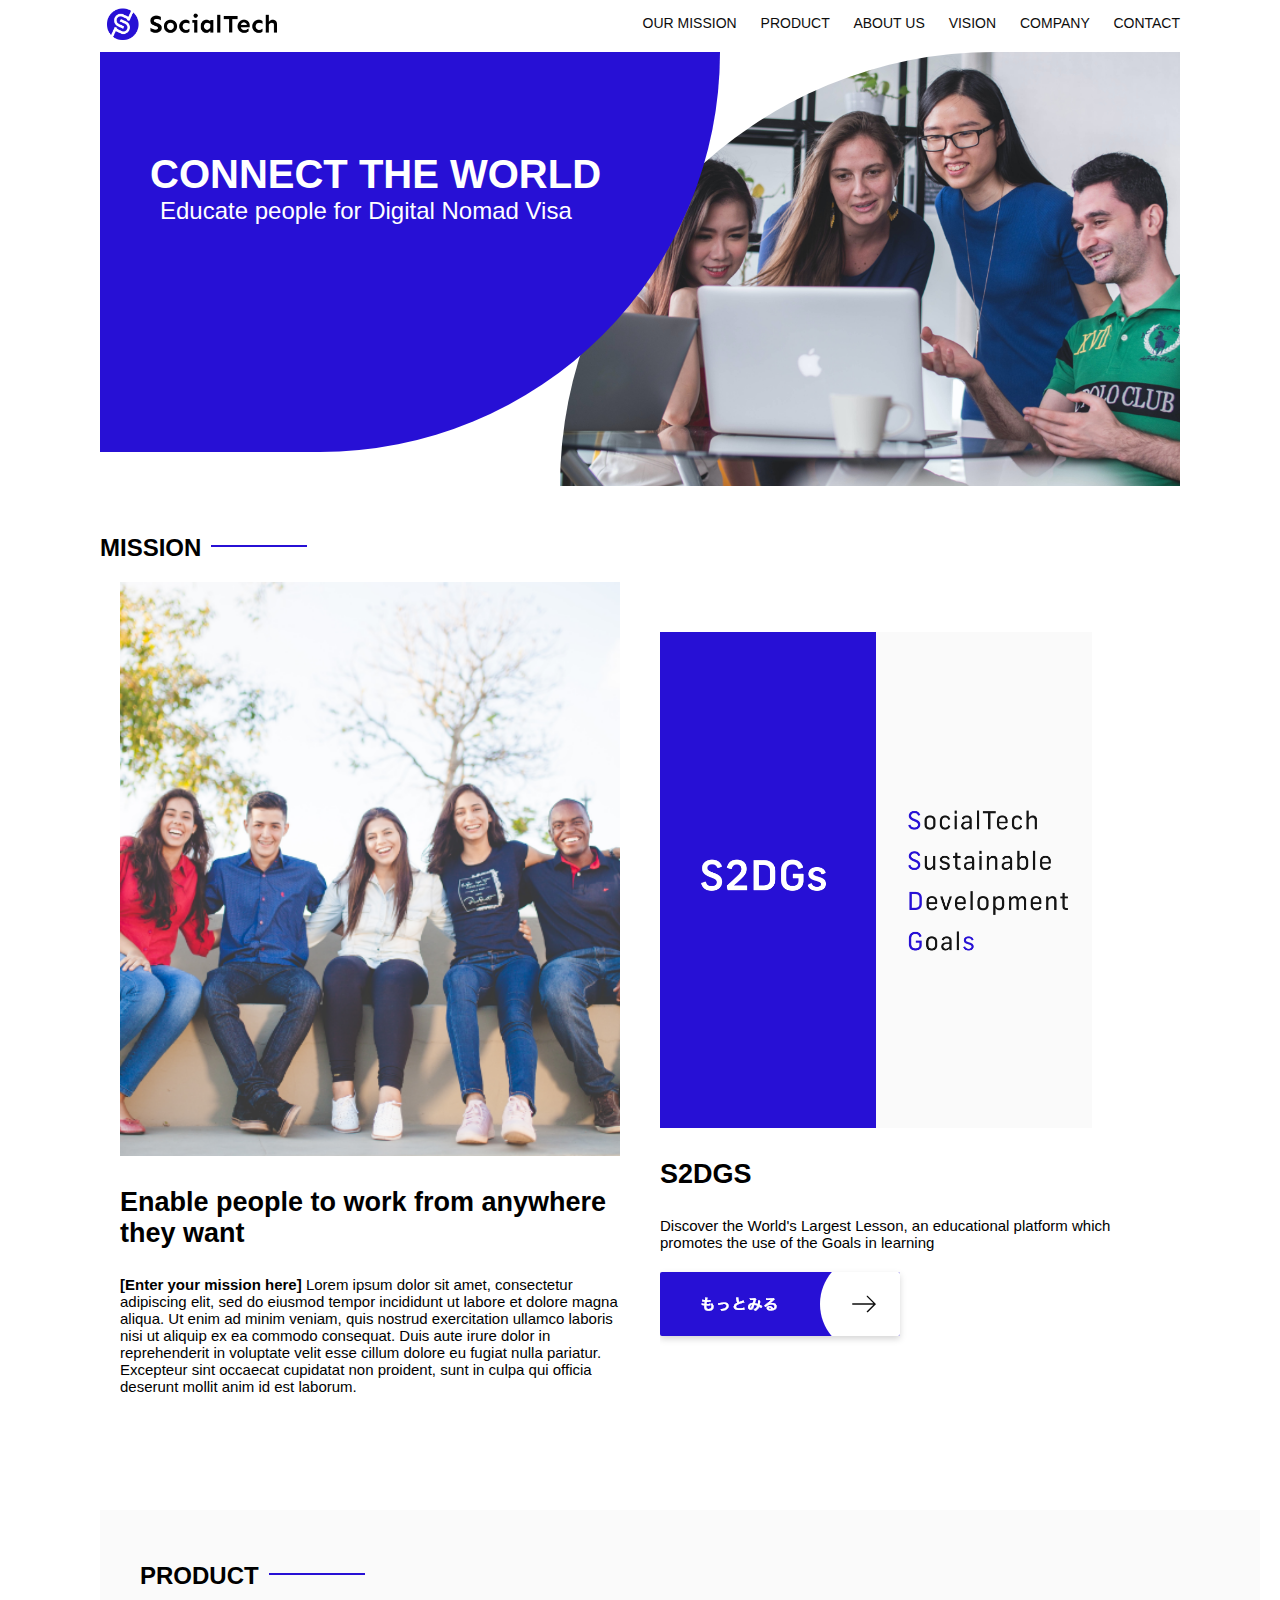
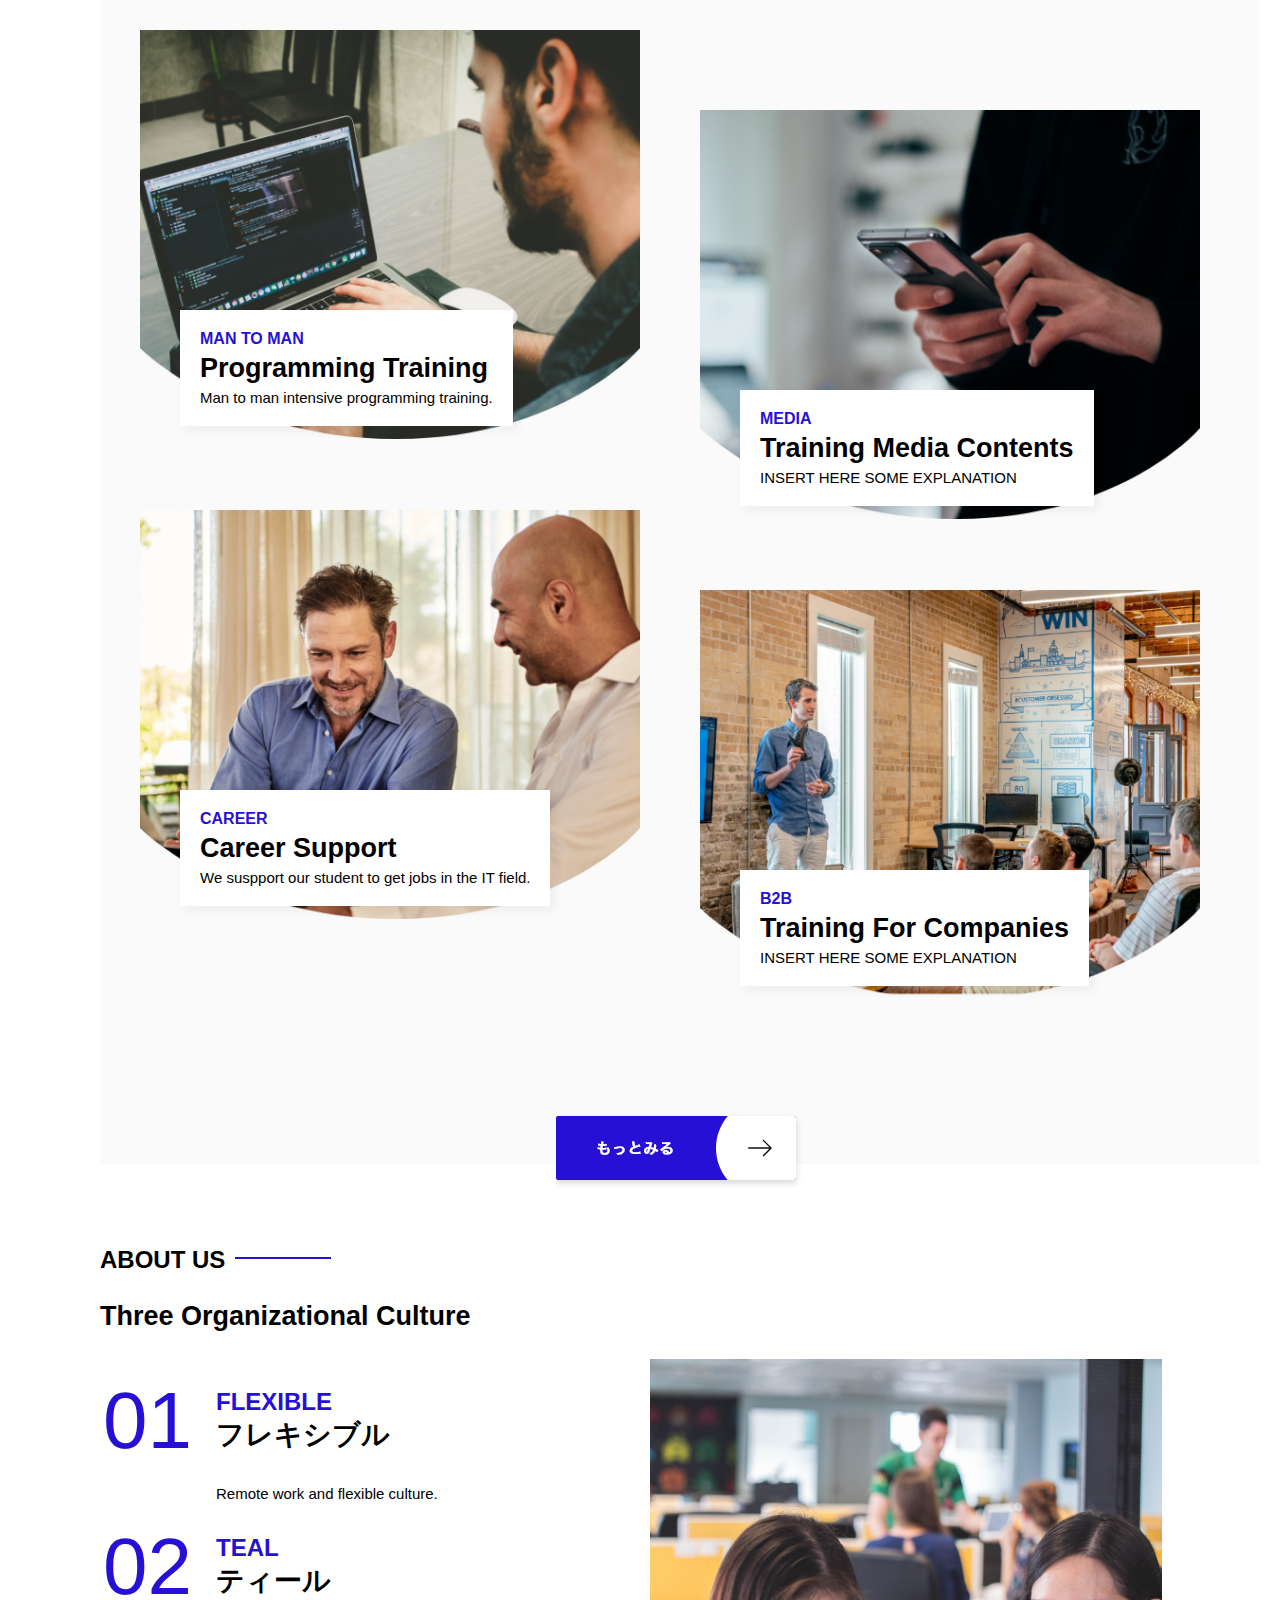
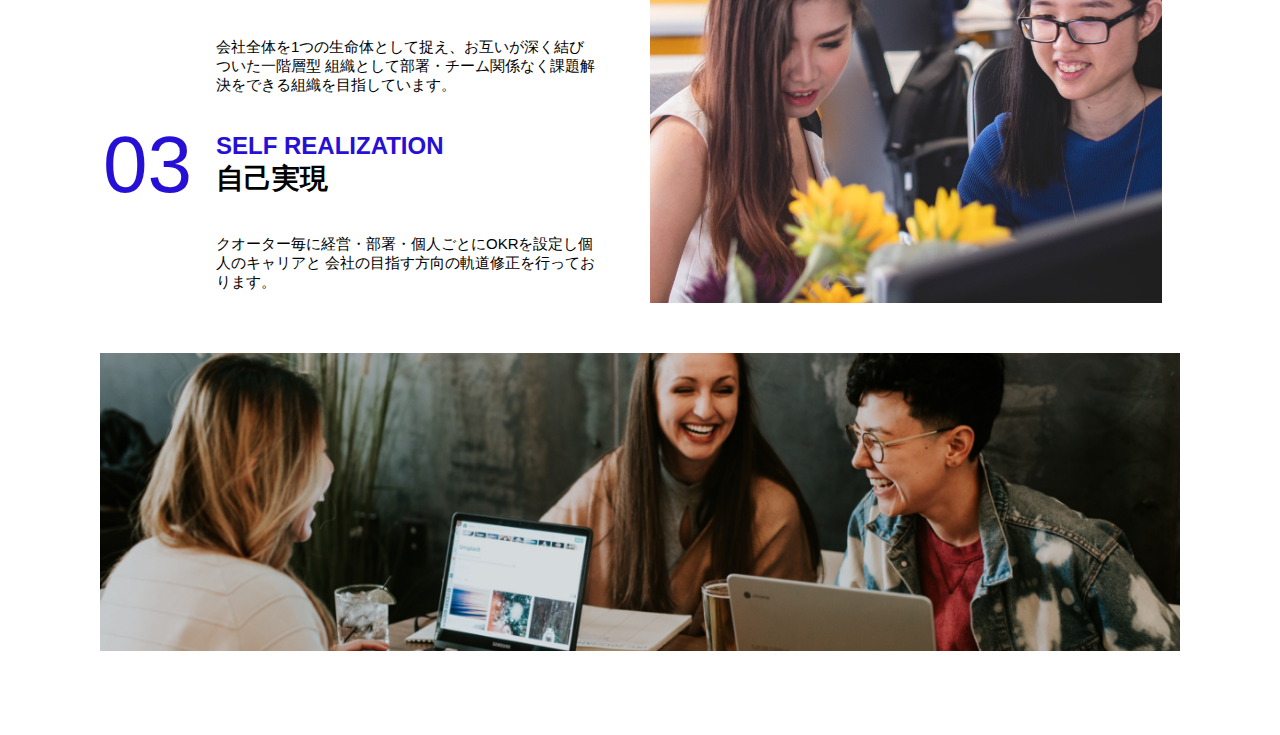
==== html/index.html @ 6428b70c "add about us section" ====
<!DOCTYPE html>
<html>
  <head>
    <title>SocialTech</title>
    <meta charset="UTF-8">
    <meta
      name="description"
      content="SocialTech aims to be a leading tech-company.">
     <!-- Set display size to devices.-->
    <meta 
      name="viewport"
      content="width=device-width, initial-scale=1.0">
     <!--Read from css--> 
    <link rel="stylesheet" href="../css/style.css">
    
  </head>
  <body>
    <header>
      <!--Add logo-->
      <a href="index.html" id="logo">
        <img src="../images/logo.png" alt="Back to top page">
      </a>

      <!--Nav bar for PC-->
      <nav id="nav-pc">
        <a href="mission.html">OUR MISSION</a>
        <a href="product.html">PRODUCT</a>
        <a href="index.html#aboutus">ABOUT US</a>
        <a href="index.html#vision">VISION</a>
        <a href="index.html#company">COMPANY</a>
        <a href="index.html#contact">CONTACT</a>
      </nav>
    </header>
    <main>
      <article>
        <section id="main-visual">
          <div id="main-message">
            <h1>CONNECT THE WORLD</h1>
            <p>Educate people for Digital Nomad Visa</p>
          </div>
          <img src="../images/index/index-main.png"
           alt="International work environment">
        </section>
        <!--Mission-->
        <section id="mission">
          <h2 class="index-h2">MISSION</h2>
          <div id="mission-flex">
            <div>
              <img
               id="mission-photo"
                src="../images/index/index-mission.png"
                alt="International collegues">
              <h3>Enable people to work from anywhere they want</h3>
              <p> <b>[Enter your mission here]</b>
                 Lorem ipsum dolor sit amet, consectetur adipiscing elit,
                 sed do eiusmod tempor incididunt ut labore et dolore magna
                  aliqua. Ut enim ad minim veniam,
                   quis nostrud exercitation ullamco laboris
                    nisi ut aliquip ex ea commodo consequat.
                     Duis aute irure dolor in reprehenderit 
                     in voluptate velit esse cillum dolore eu 
                     fugiat nulla pariatur. Excepteur sint
                      occaecat cupidatat non proident,
                    sunt in culpa qui officia deserunt
                     mollit anim id est laborum.</p>
            </div>
            <div>
              <img
               id="s2dgs"
                src="../images/index/s2dgs.png"
                alt="S2DGS">
              <h3>S2DGS</h3>
              <p>Discover the World's Largest Lesson, an educational
                 platform which promotes the use of the Goals in learning
              </p>
              <a href="mission.html">
                <img src="../images/button-more.png" alt="Read more">
              </a>
            </div>
          </div>
        </section>
        <!--Product-->
        <section id="product">
          <h2 class="index-h2">PRODUCT</h2>
          <div>
            <div id="product-left">
              <div>
                <img
                 class="product-photo"
                 src="../images/index/index-mantoman.png" 
                 alt="man infront of screen">
                  <div class="product-explain">
                    <span>MAN TO MAN</span>
                    <h3>Programming Training</h3>
                    <p>Man to man intensive programming training.</p>
                  </div>
              </div>
              <div>
                <img 
                class="product-photo" 
                src="../images/index/index-career.png" 
                alt="Two man talking">
                <div class="product-explain">
                  <span>CAREER</span>
                  <h3>Career Support</h3>
                  <p>We suspport our student to get jobs in the IT field.</p>
                </div>
              </div>
            </div>
            <div id="product-right">
              <div>
                <img
                 class="product-photo"
                  src="../images/index/index-media.png"
                   alt="using smart phone">
                <div class="product-explain">
                  <span>MEDIA</span>
                  <h3>Training Media Contents</h3>
                  <p>INSERT HERE SOME EXPLANATION</p>
                </div>
              </div>
              <div>
                <img
                 class="product-photo"
                  src="../images/index/index-b2b.png"
                   alt="event speech">
                <div class="product-explain">
                  <span>B2B</span>
                  <h3>Training For Companies</h3>
                  <p>INSERT HERE SOME EXPLANATION</p>
                </div>
              </div>
            </div>
          </div>
          <div>
            <a id="product-more" href="product.html">
              <img src="../images/button-more.png" alt="Read more">
            </a>
          </div>
        </section>
        <!-- ABOUT US -->
        <section id="aboutus">
          <h2 class="index-h2">ABOUT US</h2>
          <h3>Three Organizational Culture</h3>
          <div>
            <table class="culture-table">
              <tr>
                <td>
                  <span class="culture-num">01</span>
                </td>
                <td>
                  <span class="culture-en">FLEXIBLE</span>
                  <span class="culture-jp">フレキシブル</span>
                </td>
              </tr>
              <tr>
                <td>
                  <!--Empty cell-->
                </td>
                <td>
                  <p class="culture-description">
                    Remote work and flexible culture.
                  </p>
                </td>
              </tr>
              <tr>
                <td>
                  <span class="culture-num">02</span>
                </td>
                <td>
                  <span class="culture-en">TEAL</span>
                  <span class="culture-jp">ティール</span>
                </td>
              </tr>
              <tr>
                <td>
                <!--Empty cell-->
                </td>
                <td>
                  <p class="culture-description">
                    会社全体を1つの生命体として捉え、お互いが深く結びついた一階層型
                    組織として部署・チーム関係なく課題解決をできる組織を目指しています。
                  </p>
                </td>
              </tr>
              <tr>
                <td>
                  <span class="culture-num">03</span>
                </td>
                <td>
                  <span class="culture-en">SELF REALIZATION</span>
                  <span class="culture-jp">自己実現</span>
                </td>
              </tr>
              <tr>
                <td>
                <!--Empty cell-->
                </td>
                <td>
                  <p class="culture-description">
                    クオーター毎に経営・部署・個人ごとにOKRを設定し個人のキャリアと
                    会社の目指す方向の軌道修正を行っております。
                  </p>
                </td>
              </tr>
            </table>
            <img
             class="culure-img"
              src="../images/index/index-aboutus1.png"
               alt="2 people laughing">
          </div>
          <img
           class="culture-img2"
            src="../images/index/index-aboutus2.png"
             alt="3 people loughing">
        </section>
      </article>
    </main>
  </body>
</html>
---- css/style.css ----
/* style: both PC and smart phone*/
body {
  font-family: 
    "Source Sans Pro",
    "Hiragino Kaku Gothic ProN",
    Meiryo,
    Arial,
    sans-serif;
}
p {
  font-size: 15px;
}
/* style for PC*/
/* width adjustment*/
body {
  max-width: 1080px;
  min-width: 960px;
  margin: 0 auto 0 auto;
}
/*header*/
header {
  display: flex;
  justify-content: space-between;
}
/*nav bar layout*/
#nav-pc {
  /* align to the right */
  text-align: right;
  font-size: 14px;
  padding-top: 15px;
}
/* style navigation links*/
#nav-pc > a {
  /* remove underline*/
  text-decoration: none;
  /* space between each link*/
  margin-left: 20px;
}

/* set a color of link to black */
#nav-pc > a:link {
  color: #0d0d0d;
}
/* let the link color stay with black*/
#nav-pc > a:visited {
  color: #0d0d0d;
}
/* show underlines by hovering*/
#nav-pc > a:hover {
  color: #0d0d0d;
  text-decoration: underline;
}
/* change colors when a link is active*/
#nav-pc > a:active {
  color: #0d0d0d;
}

/* main page */
#main-visual {
  position: relative;
  height: 400px;
}

#main-message {
  position: absolute;
  top: 0;
  left: 0;
  color: #ffffff;
  background-color: #2710d5;
  border-radius: 0 0 476px 0;
  max-width: 620px;
  height: 100%;
  width: 100%;
  z-index: 11;

}

#main-message > h1 {
  position: relative;
  font-size: 40px;
  font-weight: bold;
  margin: 100px 0 0 50px;
}
#main-message > p {
  position: absolute;
  left: 10px;
  font-size: 24px;
  margin: 0 0 0 50px;
}
#main-visual > img {
  max-width: 620px;
  border-radius: 476px 0 0 0;
  position: absolute;
  top: 0;
  right: 0;
  z-index: 10;
}
/* heading */
h2 {
  margin: 40px 0 0 0;
}
h2::after {
  /* add horizontal line next to headings*/
  content: url("../images/line.png");
  margin-left: 10px;
}

h3 {
  font-size: 27px;
}

/* mission */
#mission {
  /* centering with 80px spaces on top and bottom*/
  margin: 80px auto 80px auto;
  width: 100%;
}

#mission-flex {
  /* spread out 2 divs */
  width: 100%;
  /* set 2 dives next to each other */
  display: flex;
}

#mission-flex > div {
  /* align width of each div equally */
  width: 50%;
  /* with 20px margins */
  margin: 20px;
}
#mission-photo {
  width: 100%;
}

#s2dgs {
  margin-top: 50px;
}
/* product */
#product {
  background-color:#fafafa;
  width: 100%;
  margin: 80px 0 80px 0;
  padding: 10px 40px 10px 40px;
}
/* outer */
#product > div {
  margin-top: 40px;
  display: flex;
}

/* left column */
#product-left {
  width: 50%;
  margin-right: 20px;
}
/* right column */
#product-right {
  width:50%;
  margin-left: 20px;
  margin-top: 80px;
}

/* left div */
#product-left > div {
  position: relative;
  height: 480px;
  margin-right: 20px;
}

/* right div */
#product-right > div {
  position: relative;
  height: 480px;
  margin-right: 20px;
}

/* picture: keep it in the box */
.product-photo {
  width: 100%;
}

/* explanation */
.product-explain {
  background-color: #ffffff;
  position: absolute;
  left: 0;
  top: 280px;
  margin: 0 40px 0 40px;
  padding: 20px;
  /* add shadow to the div box*/
  box-shadow: 5px 5px 10px rgba(0, 0, 0, 0.05);
}
  
/* explanation title */
.product-explain > span {
  color: #2710d5;
  font-weight: bold;
  font-size: 16px;
  margin: 0;
}
  
/* explanation headding3 */
.product-explain > h3 {
  margin: 5px 0 5px 0;
}  
/* explanation */
.product-explain > p {
  margin: 0;
}  
/* Read more button */
#product-more {
  margin: 0 auto -42px auto;
}
/* ABOUT US */
#aboutus {
  margin: 80px auto 80px auto;
}

/* OUTER */
#aboutus > div {
  display: flex;
}

/* about us pictures */
.culture-img {
  width: 100%;
  align-self: flex-start;
}

.culture-img2 {
  margin-top: 50px;
  width: 100%;
}

/* table */
.culture-table {
  max-width: 500px;
  margin-right: 50px;
}

.culture-num {
  font-size: 80px;
  color: #2710d5;
  margin: 0 20px 0 0;
}

.culture-en {
  color: #2710d5;
  font-weight: bold;
  font-size: 24px;
  display: block;
}

.culture-jp {
  font-size: 28px;
  font-weight: bold;
}

.culture-description {
  margin: 0;
}
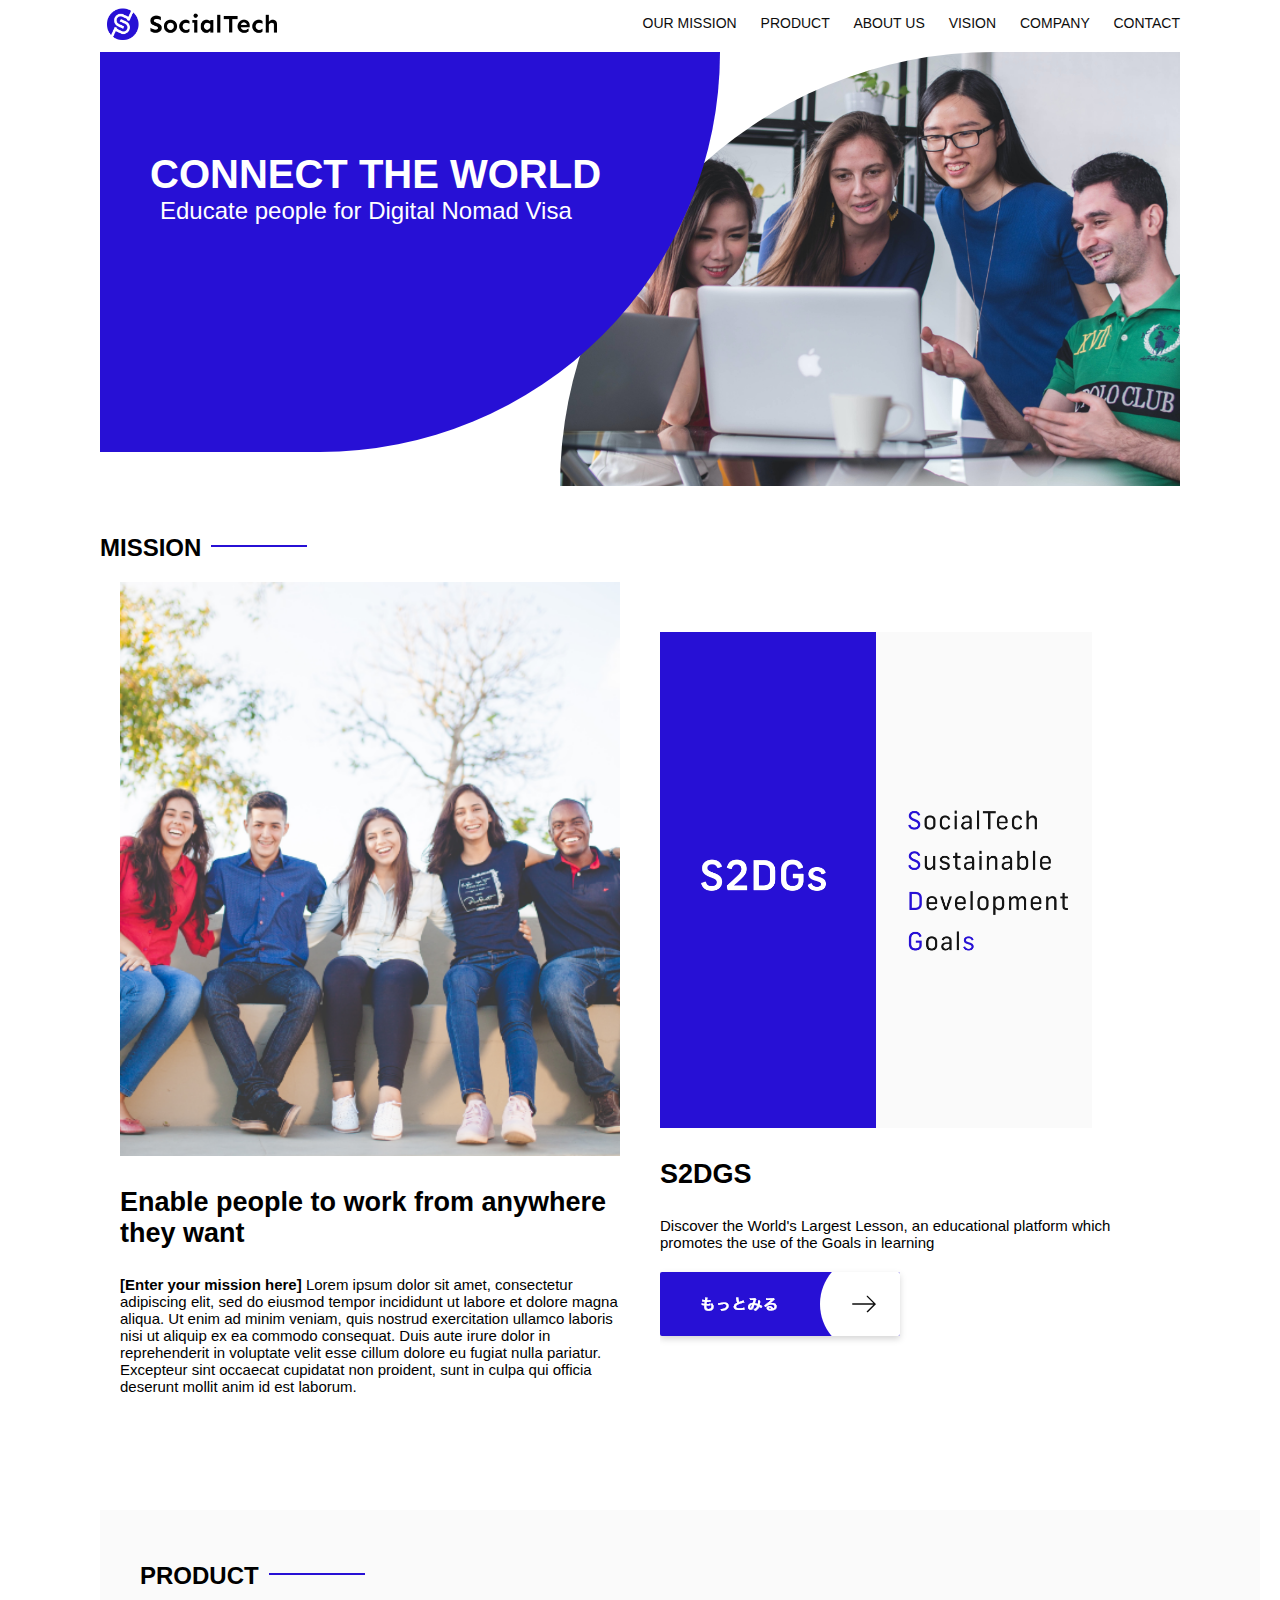
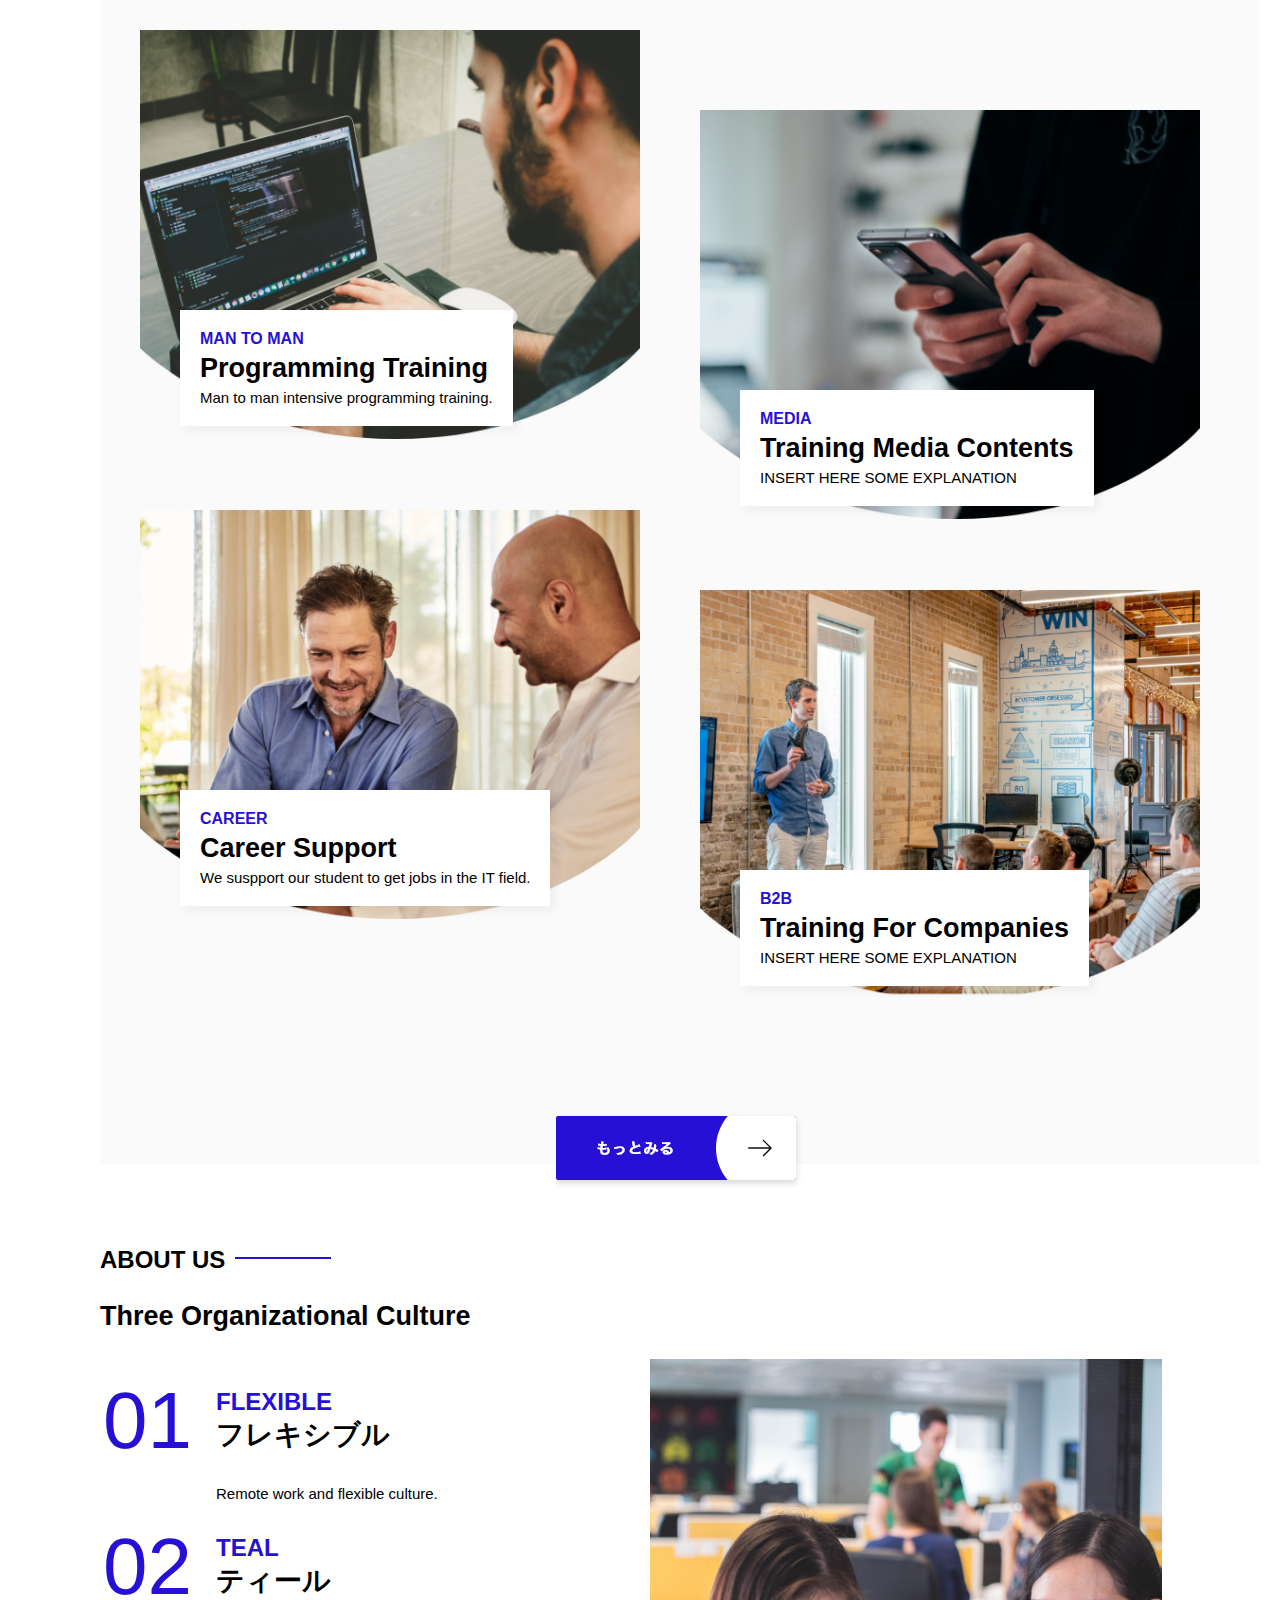
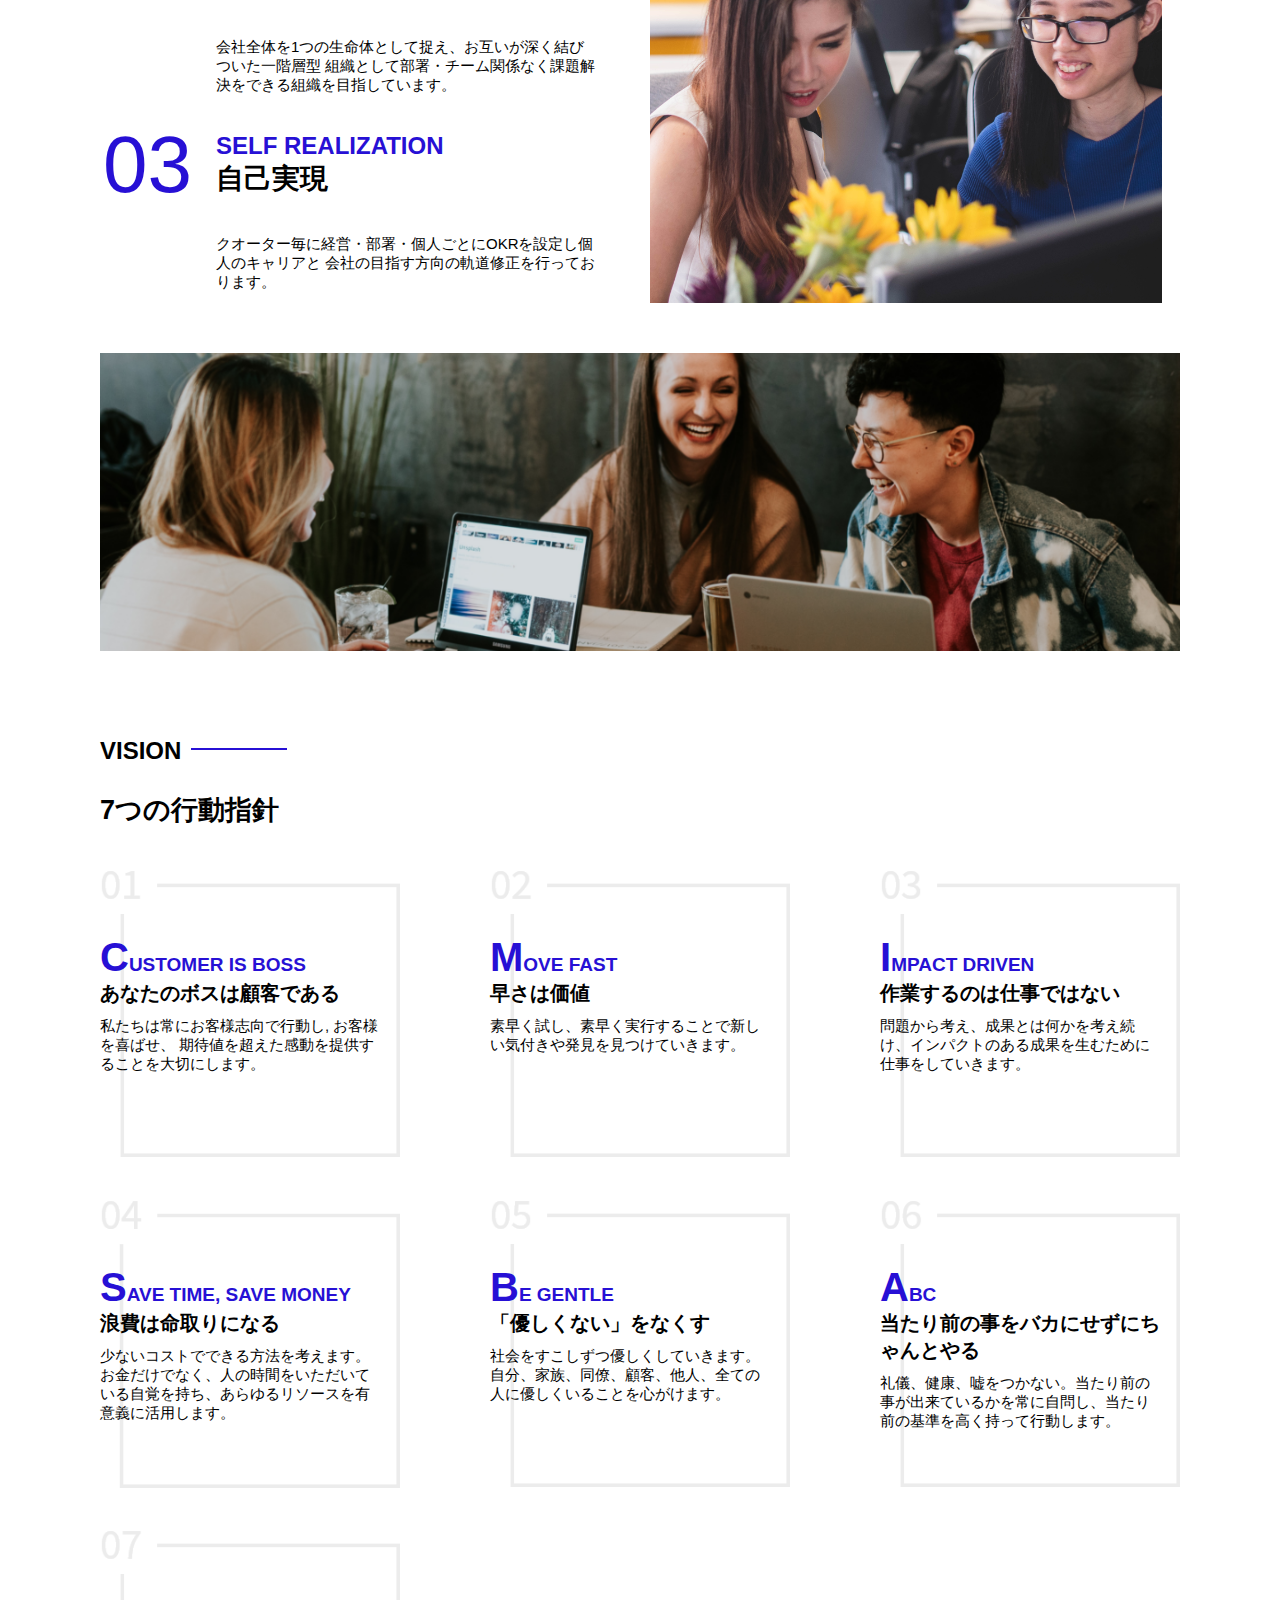
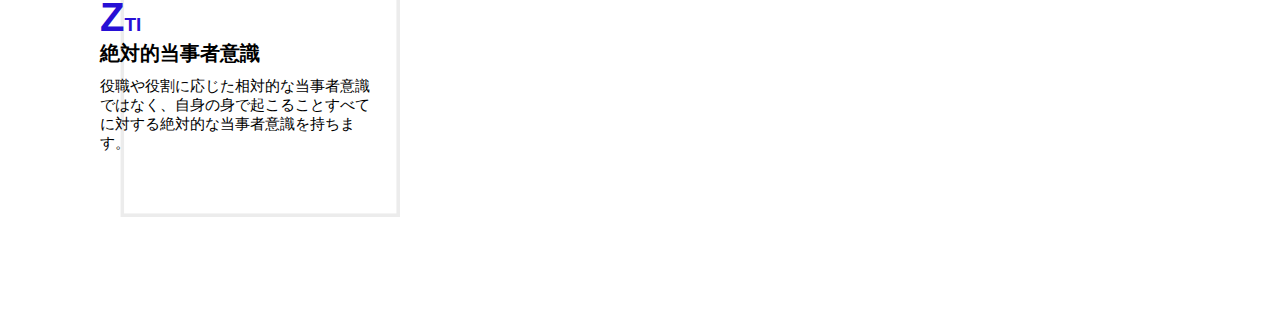
==== commit 393dc0e8: "adding vision section" ====
--- a/html/index.html
+++ b/html/index.html
@@ -214,6 +214,90 @@
             src="../images/index/index-aboutus2.png"
              alt="3 people loughing">
         </section>
+        <section id="vision">
+          <h2 class="idex-h2">VISION</h2>
+          <h3>7つの行動指針</h3>
+          <div>
+            <!-- 1st box -->
+            <div class="vision-box">
+              <img
+              src="../images/index/vision-01.png"
+              alt="01">
+              <span>
+                <h4>CUSTOMER IS BOSS</h4>
+                <h5>あなたのボスは顧客である</h5>
+                <p>私たちは常にお客様志向で行動し, お客様を喜ばせ、
+                  期待値を超えた感動を提供することを大切にします。</p>
+              </span>
+            </div>
+            <!-- 2nd Box -->
+            <div class="vision-box">
+              <img
+               src="../images/index/vision-02.png"
+               alt="02">
+              <span>
+                <h4>MOVE FAST</h4>
+                <h5>早さは価値</h5>
+                <p>素早く試し、素早く実行することで新しい気付きや発見を見つけていきます。</p>
+              </span>
+            </div>
+            <!-- 3rd Box -->
+            <div class="vision-box">
+              <img
+               src="../images/index/vision-03.png"
+               alt="03">
+              <span>
+                <h4>IMPACT DRIVEN</h4>
+                <h5>作業するのは仕事ではない</h5>
+                <p>問題から考え、成果とは何かを考え続け、インパクトのある成果を生むために仕事をしていきます。</p>
+              </span>
+            </div>
+            <!-- 4th Box -->
+            <div class="vision-box">
+              <img 
+              src="../images/index//vision-04.png" 
+              alt="04">
+              <span>
+                <h4>SAVE TIME, SAVE MONEY</h4>
+                <h5>浪費は命取りになる</h5>
+                <p>少ないコストでできる方法を考えます。お金だけでなく、人の時間をいただいている自覚を持ち、あらゆるリソースを有意義に活用します。</p>
+              </span>
+            </div>
+            <!-- 5th Box -->
+            <div class="vision-box">
+              <img 
+              src="../images/index/vision-05.png" 
+              alt="05">
+              <span>
+                <h4>BE GENTLE</h4>
+                <h5>「優しくない」をなくす</h5>
+                <p>社会をすこしずつ優しくしていきます。自分、家族、同僚、顧客、他人、全ての人に優しくいることを心がけます。</p>
+              </span>
+            </div>
+            <!-- 6th Box -->
+            <div class="vision-box">
+              <img 
+              src="../images/index/vision-06.png" 
+              alt="06">
+              <span>
+                <h4>ABC</h4>
+                <h5>当たり前の事をバカにせずにちゃんとやる</h5>
+                <p>礼儀、健康、嘘をつかない。当たり前の事が出来ているかを常に自問し、当たり前の基準を高く持って行動します。</p>
+              </span>
+            </div>
+            <!-- 7th Box -->
+            <div class="vision-box">
+              <img 
+              src="../images/index/vision-07.png" 
+              alt="07">
+              <span>
+                <h4>ZTI</h4>
+                <h5>絶対的当事者意識</h5>
+                <p>役職や役割に応じた相対的な当事者意識ではなく、自身の身で起こることすべてに対する絶対的な当事者意識を持ちます。</p>
+              </span>
+            </div>
+          </div>
+        </section>
       </article>
     </main>
   </body>
--- a/css/style.css
+++ b/css/style.css
@@ -249,6 +249,7 @@
   color: #2710d5;
   font-weight: bold;
   font-size: 24px;
+  /* setting english and japanese title vertically*/
   display: block;
 }
 
@@ -259,4 +260,76 @@
 
 .culture-description {
   margin: 0;
-}+}
+
+/* VISION area */
+#vision {
+  margin: 80px auto 80px auto;
+}
+
+/* div in the vision section */
+#vision > div {
+  width: 100%;
+  display: flex;
+  justify-content: space-between;
+  flex-wrap: wrap;
+}
+
+/* 7 boxes */
+.vision-box {
+  /* Create recutangular */
+  width: 300px;
+  height: 300px;
+  /* Add spaces between boxes */
+  margin-bottom: 30px;
+  /* Set it as relative for the absolute position later */
+  position: relative;
+}
+
+.vision-box > img {
+  width: 100%;
+  height: auto;
+  /* Set each image at the top left corrner of div*/
+  position: absolute;
+  top: 0;
+  left: 0;
+  /* Set the base for layers */
+  z-index: 30;
+}
+
+/* Grouping heading and texts */
+.vision-box > span {
+  position: absolute;
+  top: 0;
+  left: 0;
+  /* Set text above images */
+  z-index: 31;
+  margin-right: 20px;
+}  
+
+/* Index VISION */
+.vision-box > span > h4 {
+  /* Changing the color to blue */
+  color: #2710d5;
+  font-size: 19px;
+  /* Setting it 80px lower */
+  margin: 80px 0 0 0;
+}
+
+/* Emphasize the first letter */
+.vision-box > span > h4::first-letter {
+  font-size: 40px;
+}
+
+.vision-box > span > h5 {
+  font-size: 20px;
+  margin: 0 0 0 0;
+}
+
+/* Adding a bot of space between h5 heading and texts */
+.vision-box > span > p {
+  margin: 10px 0 0 0;
+}
+
+
+
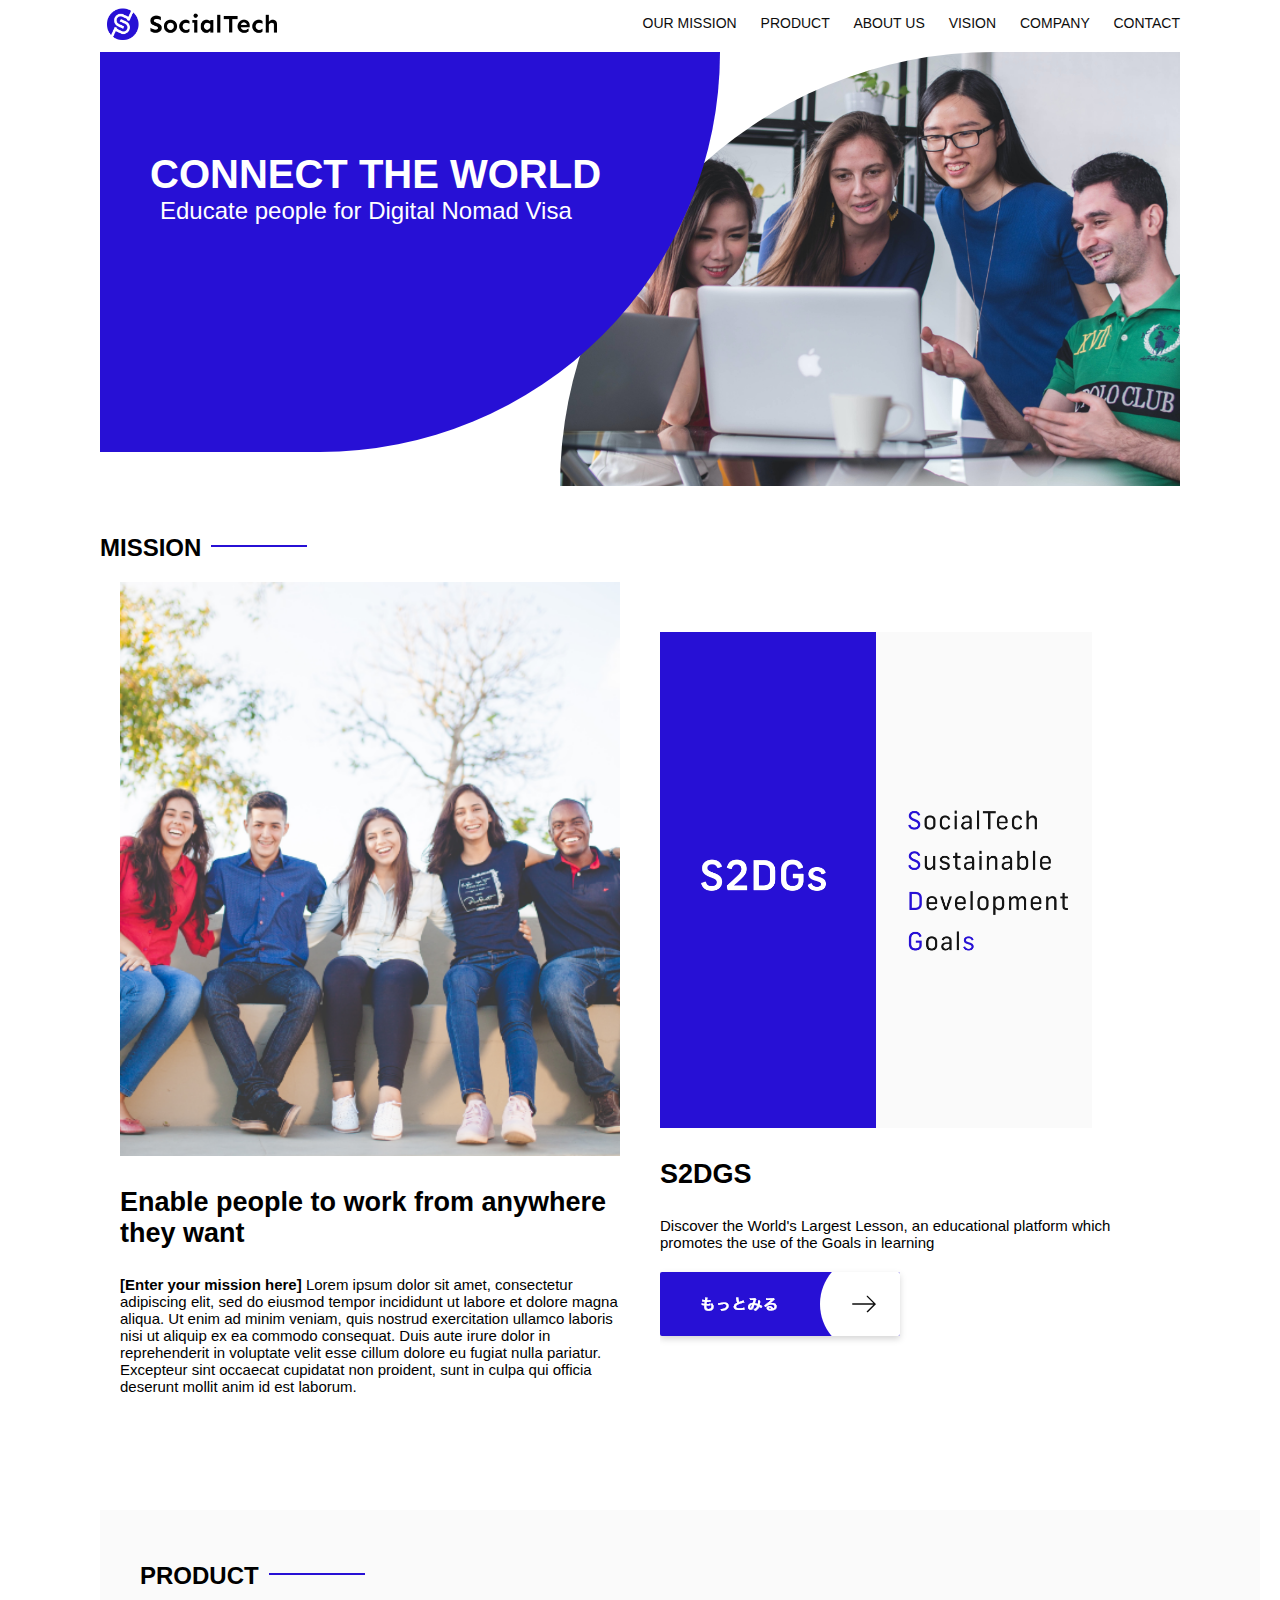
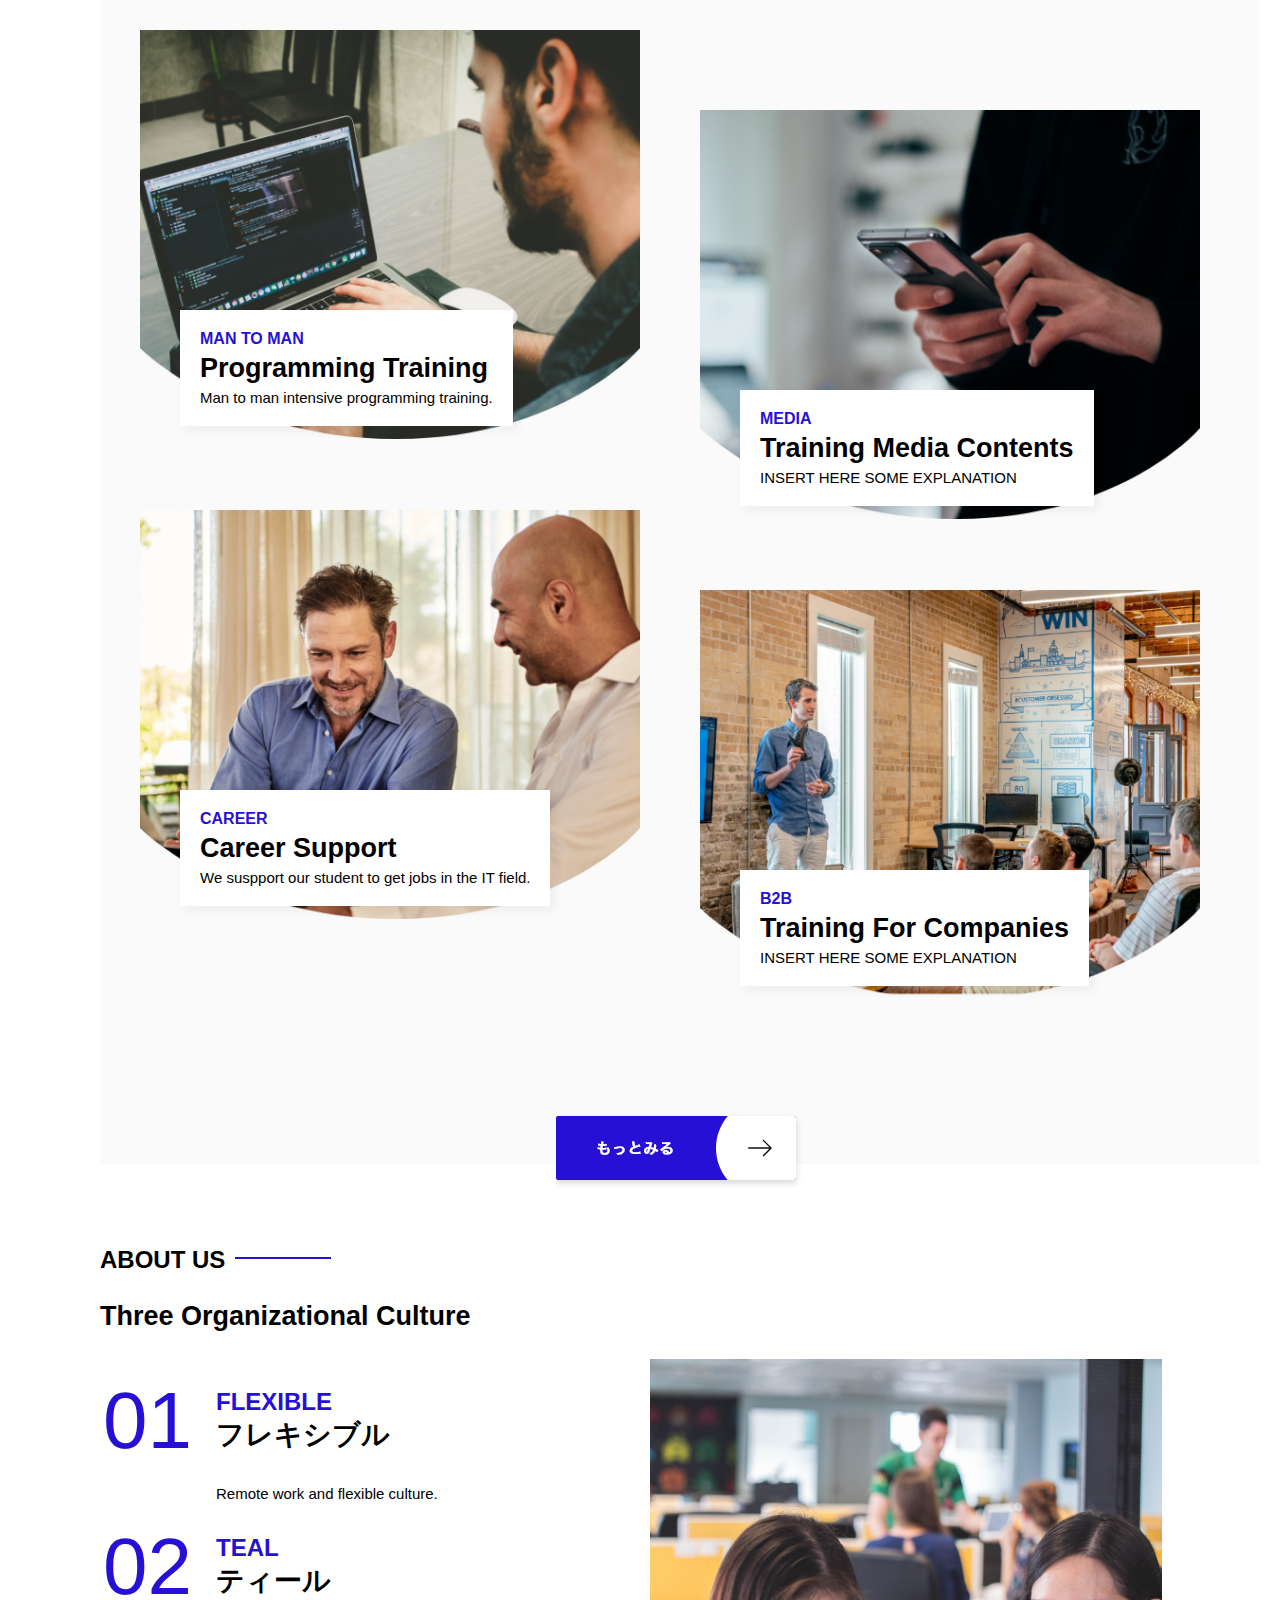
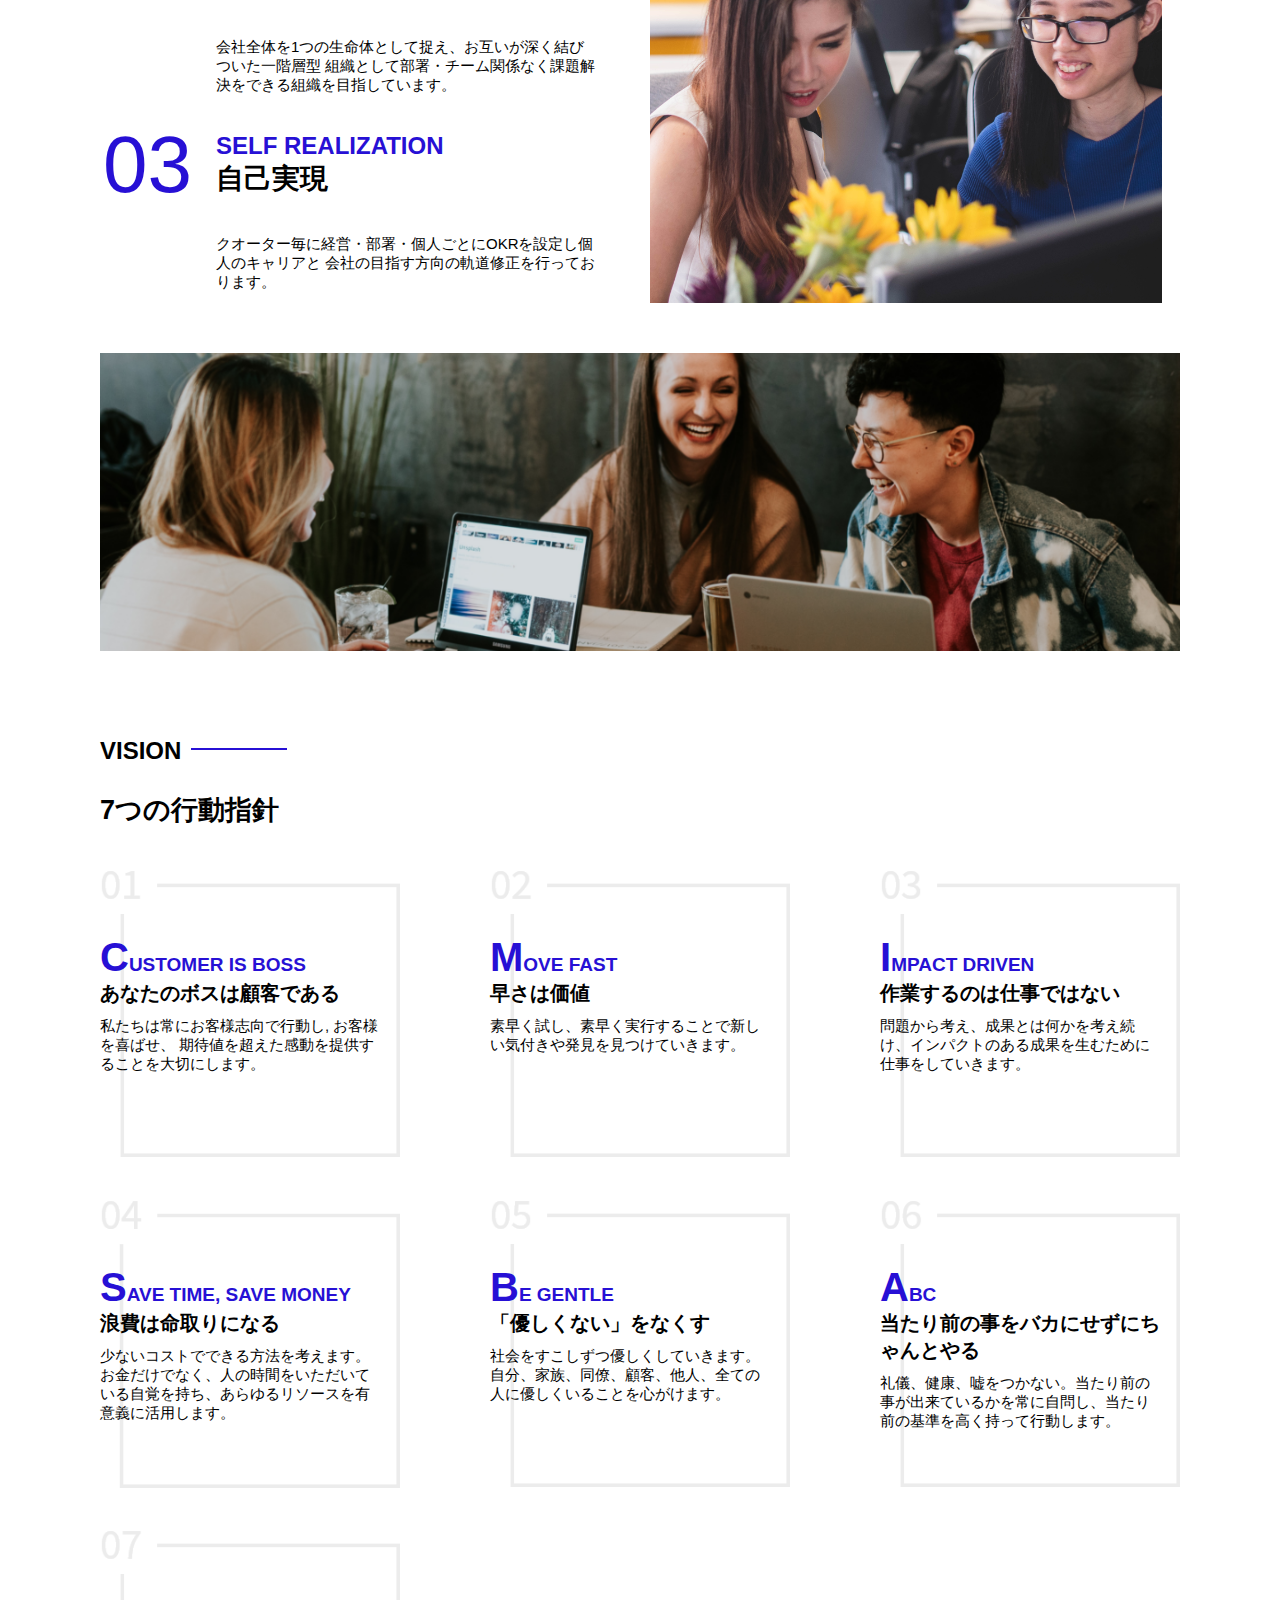
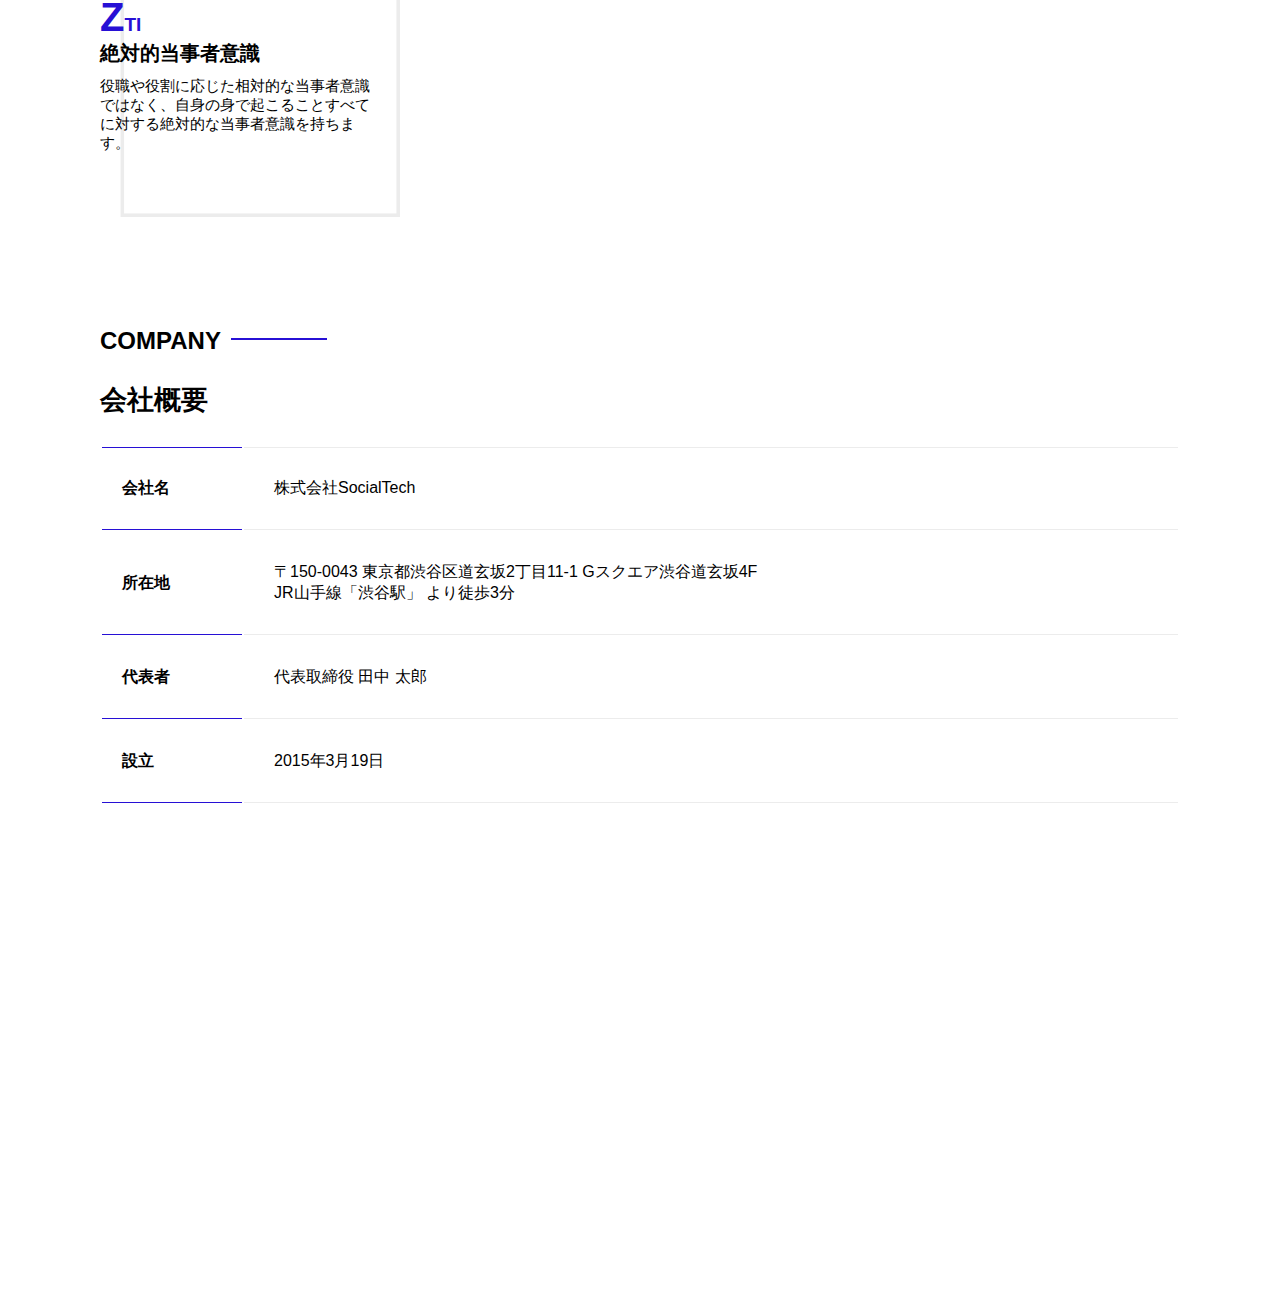
==== commit fc56da4b: "add company introduction section" ====
--- a/html/index.html
+++ b/html/index.html
@@ -298,6 +298,37 @@
             </div>
           </div>
         </section>
+        <!-- COMPANY SECTION -->
+        <section id="company">
+          <h2 class="index-h2">COMPANY</h2>
+          <h3>会社概要</h3>
+          <table id="company-table">
+            <tr>
+              <th class="tableheader-first">会社名</th>
+              <td class="cell-first">株式会社SocialTech</td>
+            </tr>
+            <tr>
+              <th class="tableheader">所在地</th>
+              <td class="cell">
+                〒150-0043 東京都渋谷区道玄坂2丁目11-1
+                 Gスクエア渋谷道玄坂4F<br>JR山手線「渋谷駅」
+                 より徒歩3分
+              </td>
+            </tr>
+            <tr>
+              <th class="tableheader">代表者</th>
+              <td class="cell">代表取締役 田中 太郎</td>
+            </tr>
+            <tr>
+              <th class="tableheader">設立</th>
+              <td class="cell">2015年3月19日</td>
+            </tr>
+          </table>
+          <iframe
+           src="https://www.google.com/maps/embed?pb=!1m18!1m12!1m3!1d3241.7759544892483!2d139.69399665123464!3d35.65789123876098!2m3!1f0!2f0!3f0!3m2!1i1024!2i768!4f13.1!3m3!1m2!1s0x60188caa0042e8d1%3A0xba130bea826a7aa2!2z44CSMTUwLTAwNDMg5p2x5Lqs6YO95riL6LC35Yy66YGT546E5Z2C77yS5LiB55uu77yR77yR4oiS77yR!5e0!3m2!1sja!2sjp!4v1636872991912!5m2!1sja!2sjp"
+            frameborder="0">
+          </iframe>
+        </section>
       </article>
     </main>
   </body>
--- a/css/style.css
+++ b/css/style.css
@@ -331,5 +331,63 @@
   margin: 10px 0 0 0;
 }
 
-
-
+/* COMPANY */
+#company {
+  margin: 80px auto 80px auto;
+}
+/* strech tables out*/
+#company-table {
+  width: 100%;
+}
+.tableheader {
+  text-align: left;
+  padding: 20px;
+
+  /* bottom line for table head */
+  border-bottom-color: #2710d5;
+  border-bottom-width: 1px;
+  border-bottom-style: solid;
+  /* extend width */
+  width: 100px;
+}
+
+/* Adding the top line for the first row */
+.tableheader-first {
+  text-align: left;
+  padding: 20px;
+  border-bottom-color: #2710d5;
+  border-bottom-width: 1px;
+  border-bottom-style: solid;
+  border-top-color: #2710d5;
+  border-top-width: 1px;
+  border-top-style: solid;
+  width: 100px;
+}
+
+/* Adding bottom sline for the cells */
+.cell {
+  padding: 30px;
+  border-bottom-color: #ececec;
+  border-bottom-width: 1px;
+  border-bottom-style: solid;
+}
+/* Adding top line for the first cell*/
+.cell-first {
+  padding: 30px;
+  border-bottom-color: #ececec;
+  border-bottom-width: 1px;
+  border-bottom-style: solid;
+  border-top-color: #ececec;
+  border-top-width: 1px;
+  border-top-style: solid;
+}
+
+/* iframe map size adjustment */
+#company > iframe {
+ width: 100%;
+ height: 368px;
+ margin-top: 40px;
+}
+
+
+
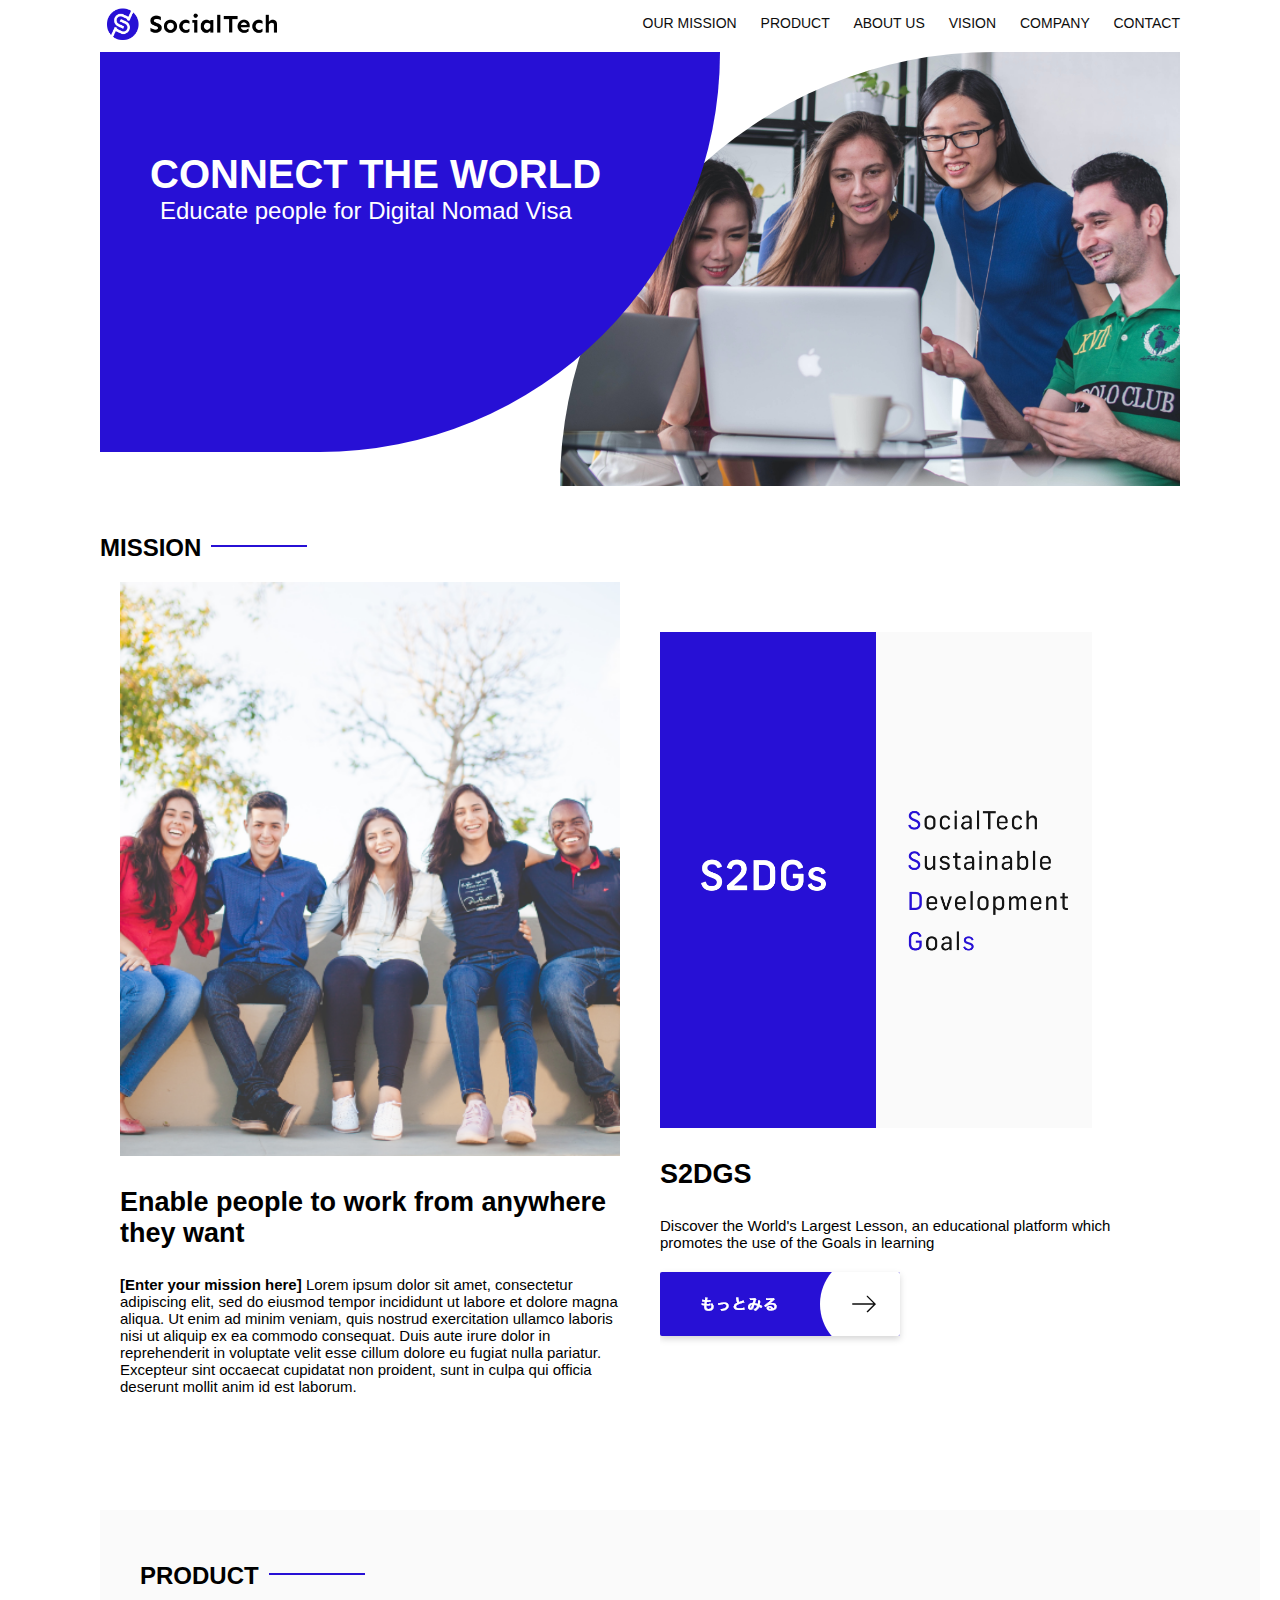
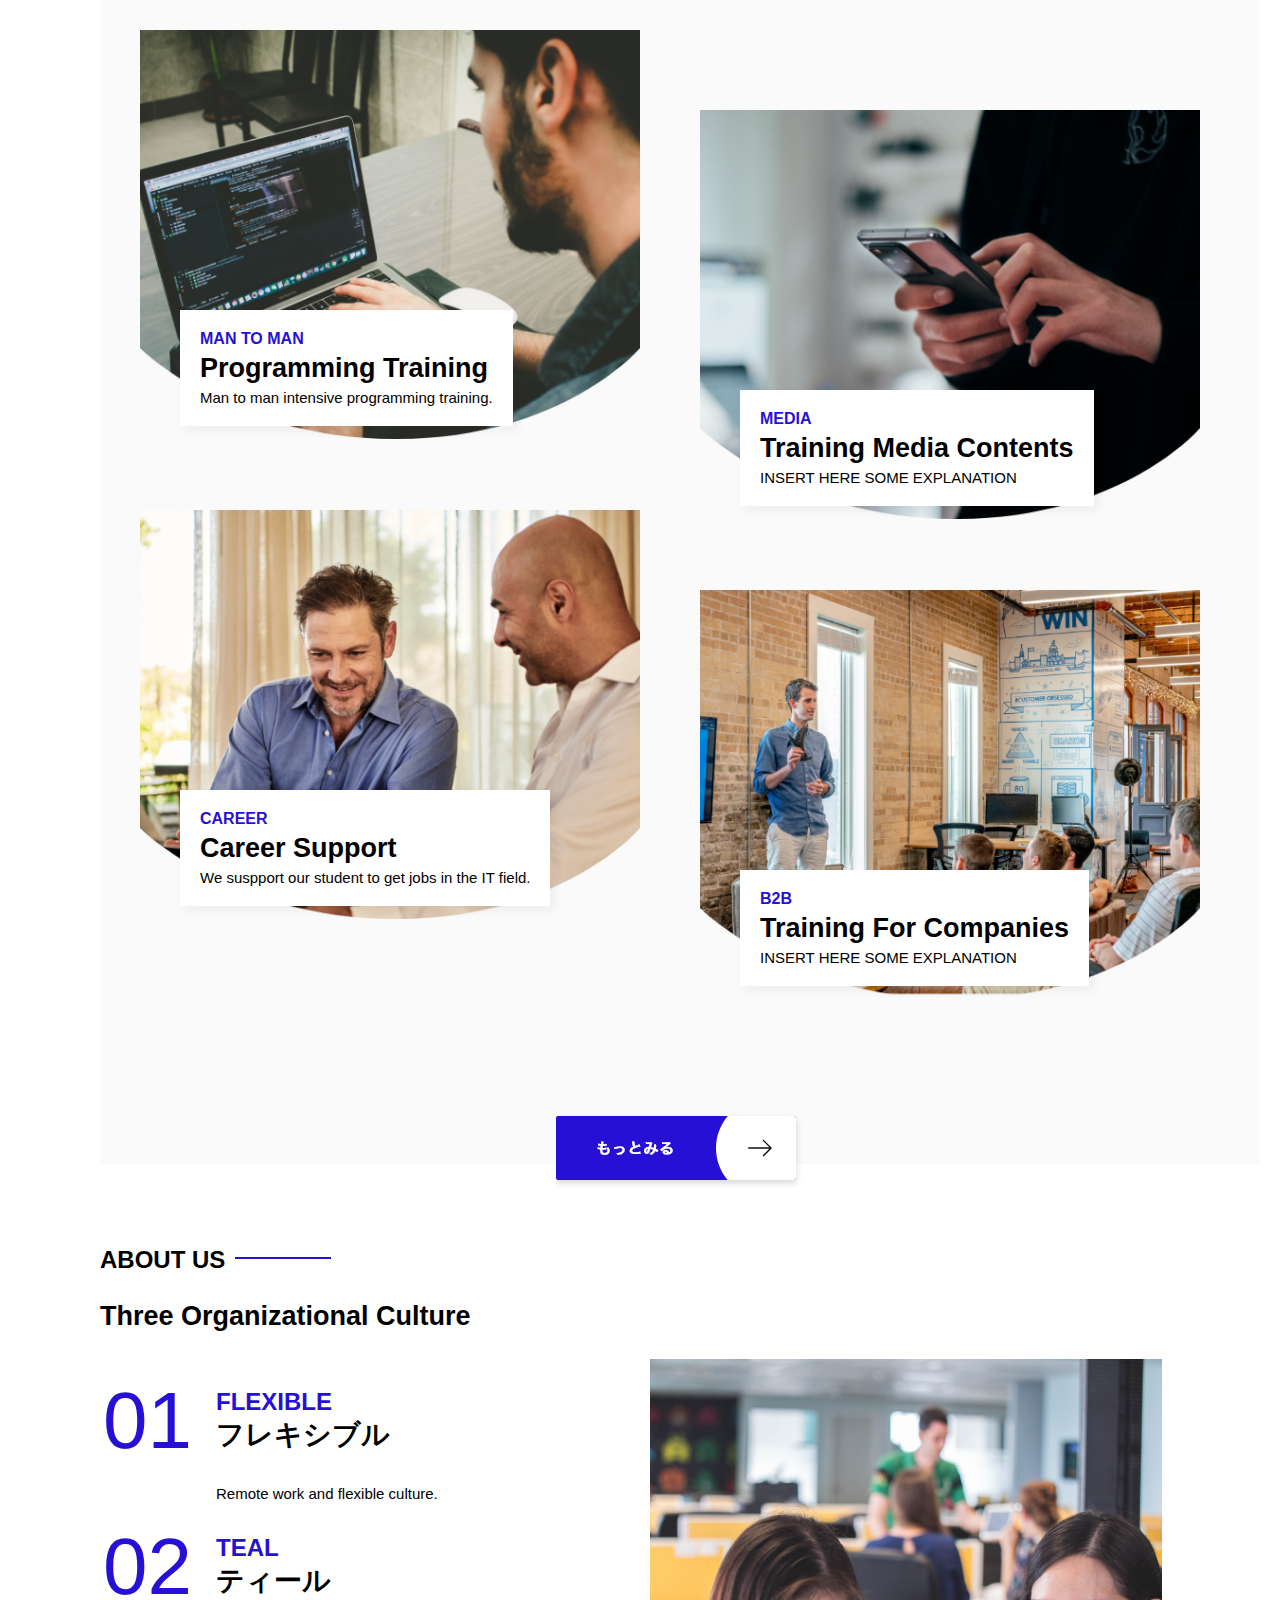
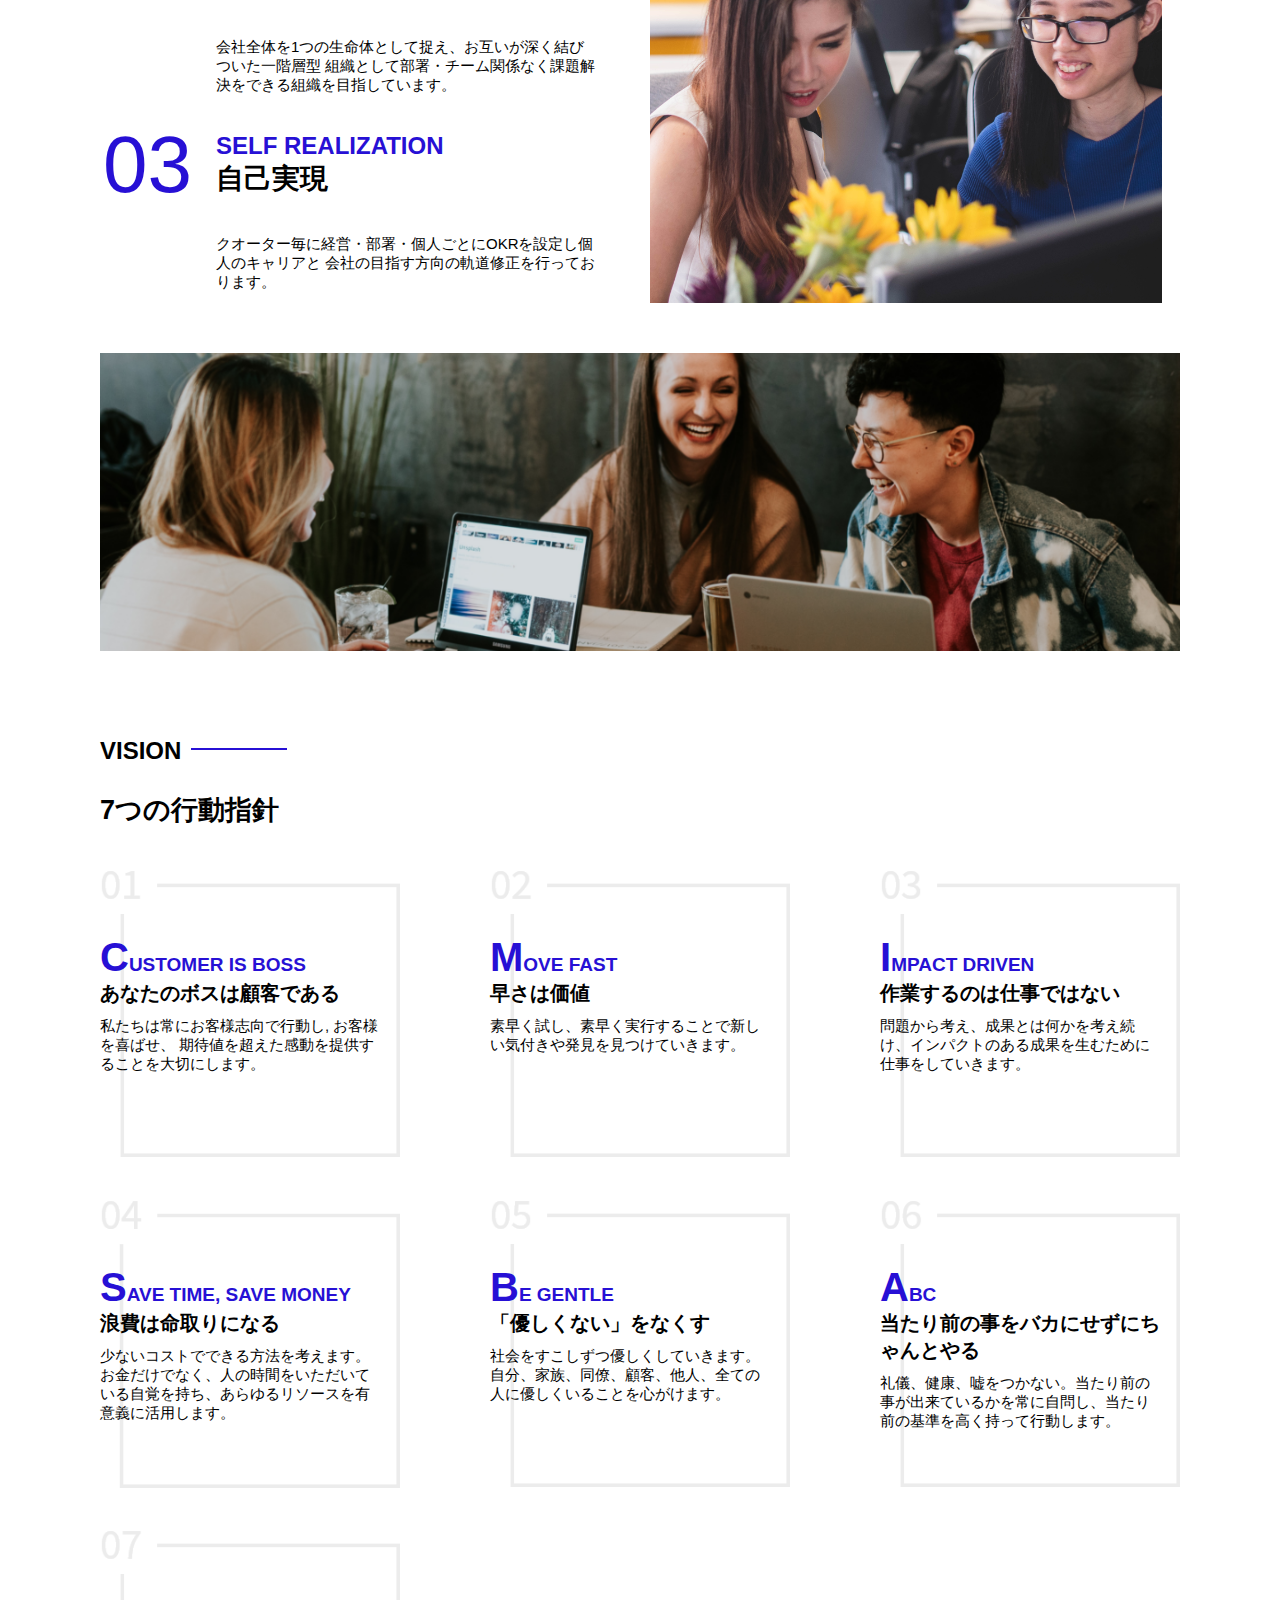
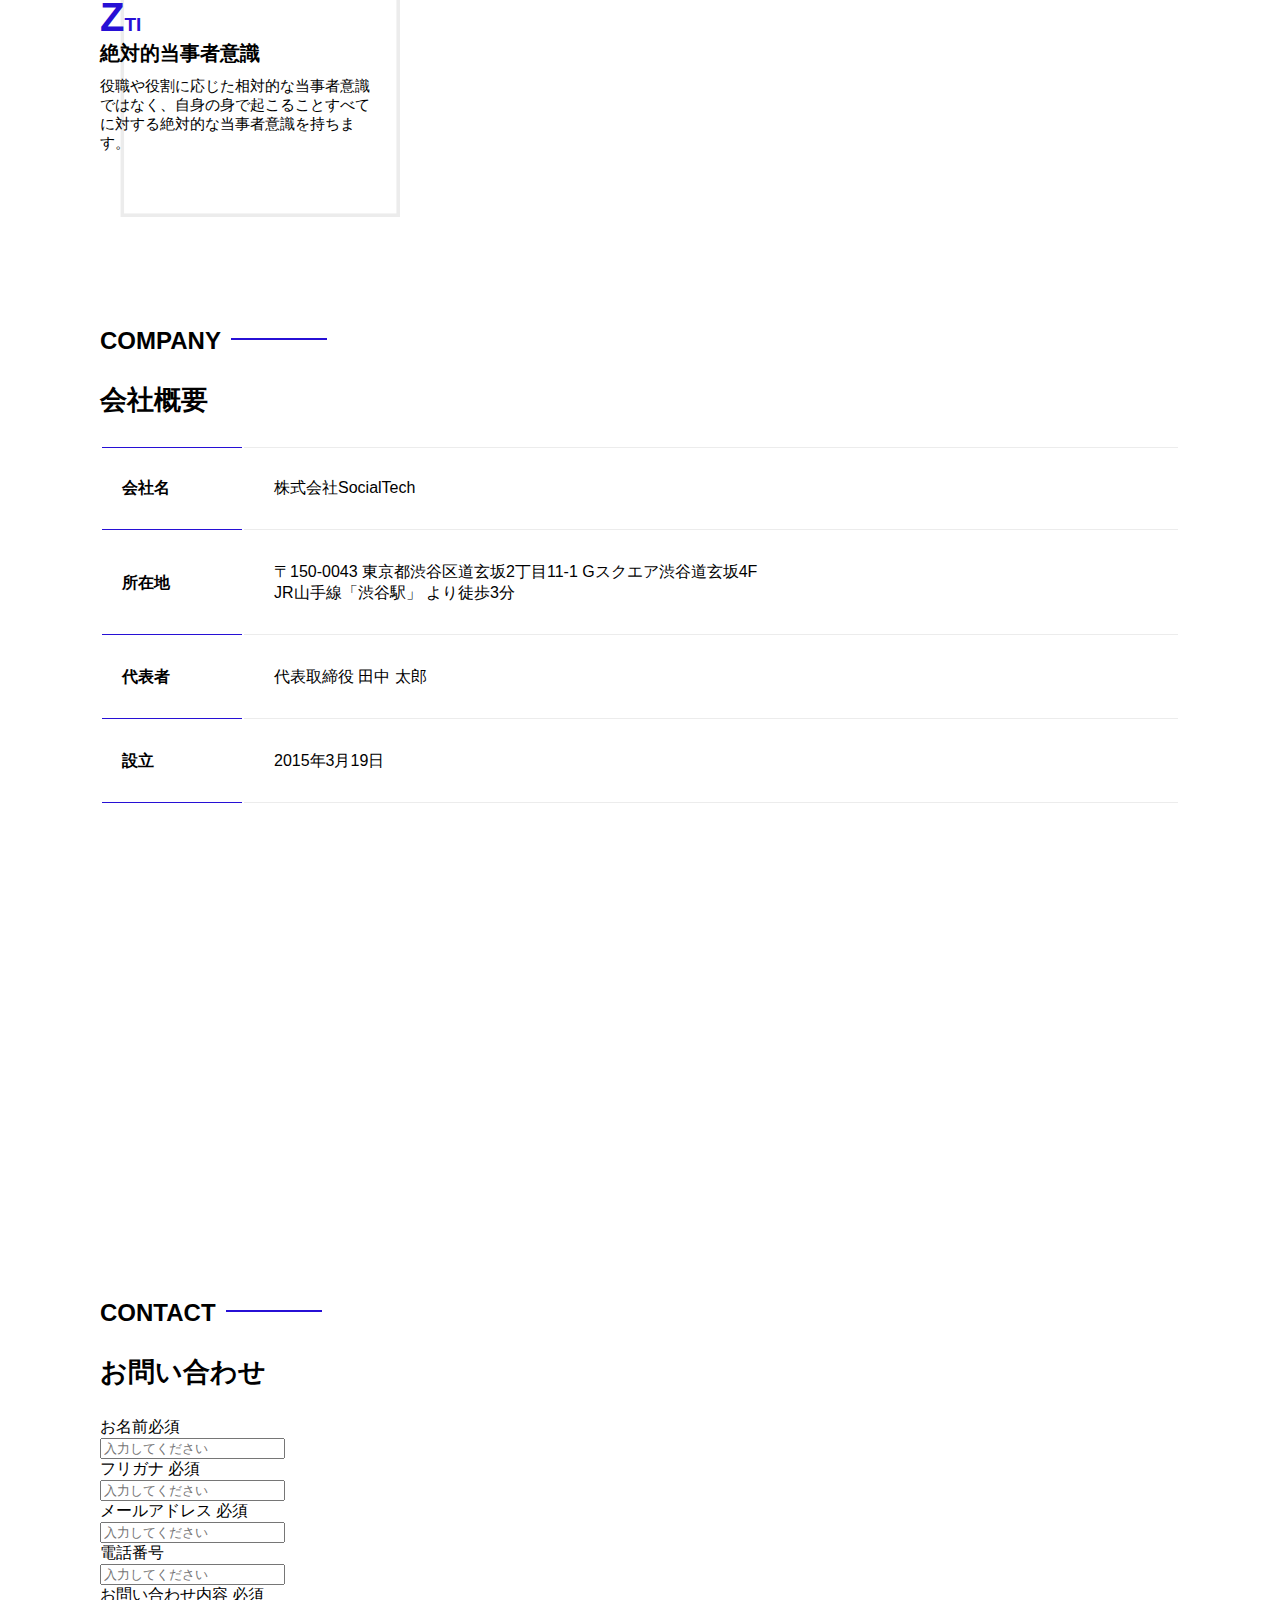
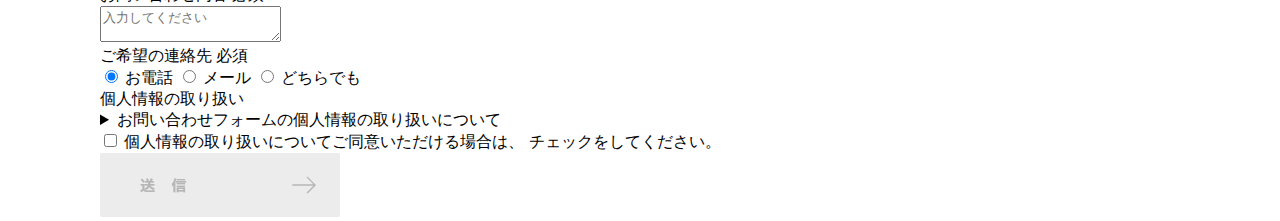
==== commit e4265a40: "adding the contact section" ====
--- a/html/index.html
+++ b/html/index.html
@@ -329,6 +329,160 @@
             frameborder="0">
           </iframe>
         </section>
+        <!-- Contact From section -->
+        <section id="contact">
+          <h2 class="index-h2">CONTACT</h2>
+          <h3>お問い合わせ</h3>
+          <form>
+            <div>
+              <div class="contact-heading">
+                <label class="contact-label">
+                  お名前<span class="contact-span">必須</span>
+                </label>
+              </div>
+              <div class="contact-form">
+                <input
+                 type="text"
+                 name="name"
+                 placeholder="入力してください"
+                 class="contact-textbox">
+              </div>
+            </div>
+            <div>
+              <div class="contact-heading">
+                <label
+                 class="contact-label">フリガナ
+                 <span class="contact-span">必須</span>
+                </label>
+              </div>
+              <div>
+                <input
+                 type="text"
+                 name="hurigana"
+                 placeholder="入力してください"
+                 class="ontact-textbox">
+              </div>
+            </div>
+            <div>
+              <div class="contact-heading">
+                <label
+                 class="contact-label">
+                 メールアドレス
+                 <span class="contact-span">必須</span>
+                </label>
+              </div>
+              <div>
+                <input
+                 type="text"
+                 name="email"
+                 placeholder="入力してください"
+                 class="contact-textbox">
+              </div>
+            </div>
+            <div>
+              <div class="contact-heading">
+                <label class="contact-label">電話番号</label>
+              </div>
+              <div>
+                <input
+                 type="text"
+                 name="tel"
+                 placeholder="入力してください"
+                 class="contact-textbox">
+              </div>
+              <!-- contact from -->
+              <div>
+                <div class="contact-heading">
+                  <label class="contact-label">
+                    お問い合わせ内容
+                    <span class="contact-span">必須</span>
+                  </label>
+                </div>
+                <div>
+                  <textarea
+                   class="contact-textarea"
+                   placeholder="入力してください"
+                   name="message"></textarea>
+                </div>
+              </div>
+              <div>
+                <div class="contact-heading">
+                  <label class="contact-label">
+                    ご希望の連絡先
+                    <span class="contact-span">必須</span>
+                  </label>
+                </div>
+                <div>
+                  <input
+                   class="radiobutton"
+                   type="radio"
+                   value="tel"
+                   name="contact" checked>
+                   <label>お電話</label>
+                  <input
+                   class="radiobutton"
+                   type="radio"
+                   value="mail"
+                   name="contact">
+                   <label>メール</label>
+                  <input
+                   class="radiobutton"
+                   type="radio"
+                   value="both"
+                   name="contact">
+                   <label>どちらでも</label>
+                </div>
+              </div>
+              <div>
+                <div class="contact-heading">
+                  <label class="contact-label">個人情報の取り扱い</label>
+                </div>
+                <div>
+                  <details>
+                    <summary>お問い合わせフォームの個人情報の取り扱いについて</summary>
+                    <div>
+                      <span>１．組織の名称又は氏名</span><br>
+                      株式会社SocialTech<br><br>
+                      <span>２．個人情報保護管理者（若しくはその代理人）の氏名又は職名、所属及び連絡先
+                        鈴木 一郎 コーポレート部</span><br>
+                      メールアドレス：support@socialtech.net<br>
+                      TEL：03-xxxx-xxxx<br>
+                      <span>３．個人情報の利用目的</span><br>
+                      ・本サービス及び本サービスに関連する情報の提供又はそれらに関する連絡のため<br>
+                      ・ユーザーの本人確認のため<br>
+                      ・当社サービスのご案内のため<br>
+                      ・当社の商品等の広告または宣伝（電子メールによるものを含むものとします。）<br><br>
+                      <span>４．個人情報の取り扱い業務の委託</span><br>
+                      個人情報の取扱業務の全部または一部を外部に業務委託する場合があります。<br>
+                      その際、弊社は、個人情報を適切に保護できる管理体制を敷き実行していることを条件として<br>
+                      委託先を厳選したうえで、機密保持契約を委託先と締結し、お客様の個人情報を厳密に管理させます。<br><br>
+                      <span>５．個人情報の開示等の請求</span><br>
+                      お客様は、弊社に対してご自身の個人情報の開示等（利用目的の通知、開示、内容の訂正・追加・削除、利用の停止または消去、第三者への提供の停止）に関して、当社問合わせ窓口に申し出ることができます。<br>
+                      その際、弊社はお客様ご本人を確認させていただいたうえで、合理的な期間内に対応いたします。<br><br>
+                      なお、個人情報に関する弊社問合わせ先は、次の通りです。<br><br>
+                      株式会社SocialTech 個人情報問合せ窓口<br>
+                      〒150-0043 東京都渋谷区道玄坂2丁目11-1 Ｇスクエア渋谷道玄坂 4F<br>
+                      メールアドレス:support@socialtech.net TEL:03-xxxx-xxxx<br><br>
+                      <span>６．個人情報を提供されることの任意性について</span><br><br>
+                      お客様がご自身の個人情報を弊社に提供されるか否かは、
+                      お客様のご判断によりますが、もしご提供されない場合には、
+                      適切なサービスが提供できない場合がありますので予めご了承ください。
+                    </div>
+                  </details>
+                  <input type="checkbox" name="agree">
+                  <span>個人情報の取り扱いについてご同意いただける場合は、
+                    チェックをしてください。
+                  </span>
+                </div>
+              </div>
+              <div>
+                <input
+                 type="image"
+                 src="../images/button-submit.png"
+                 alt="送信する">
+              </div>
+          </form>
+        </section>
       </article>
     </main>
   </body>
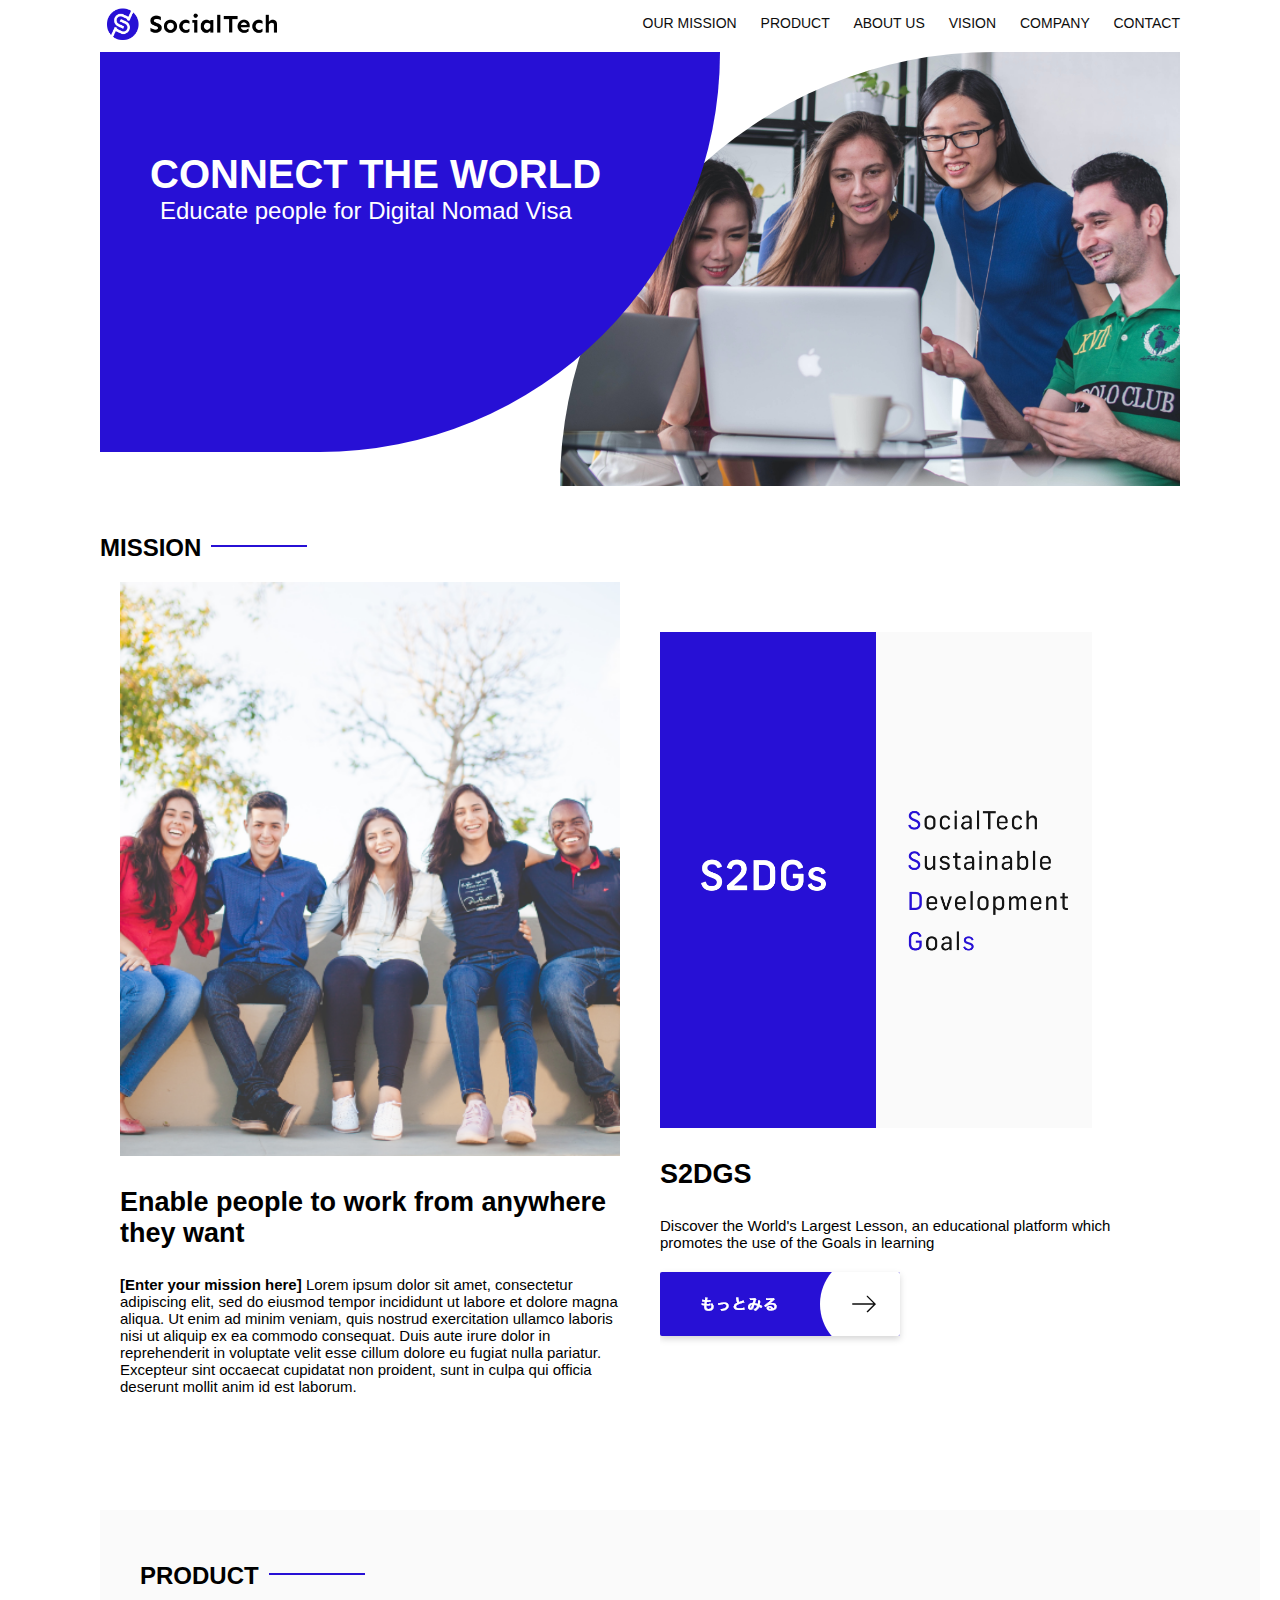
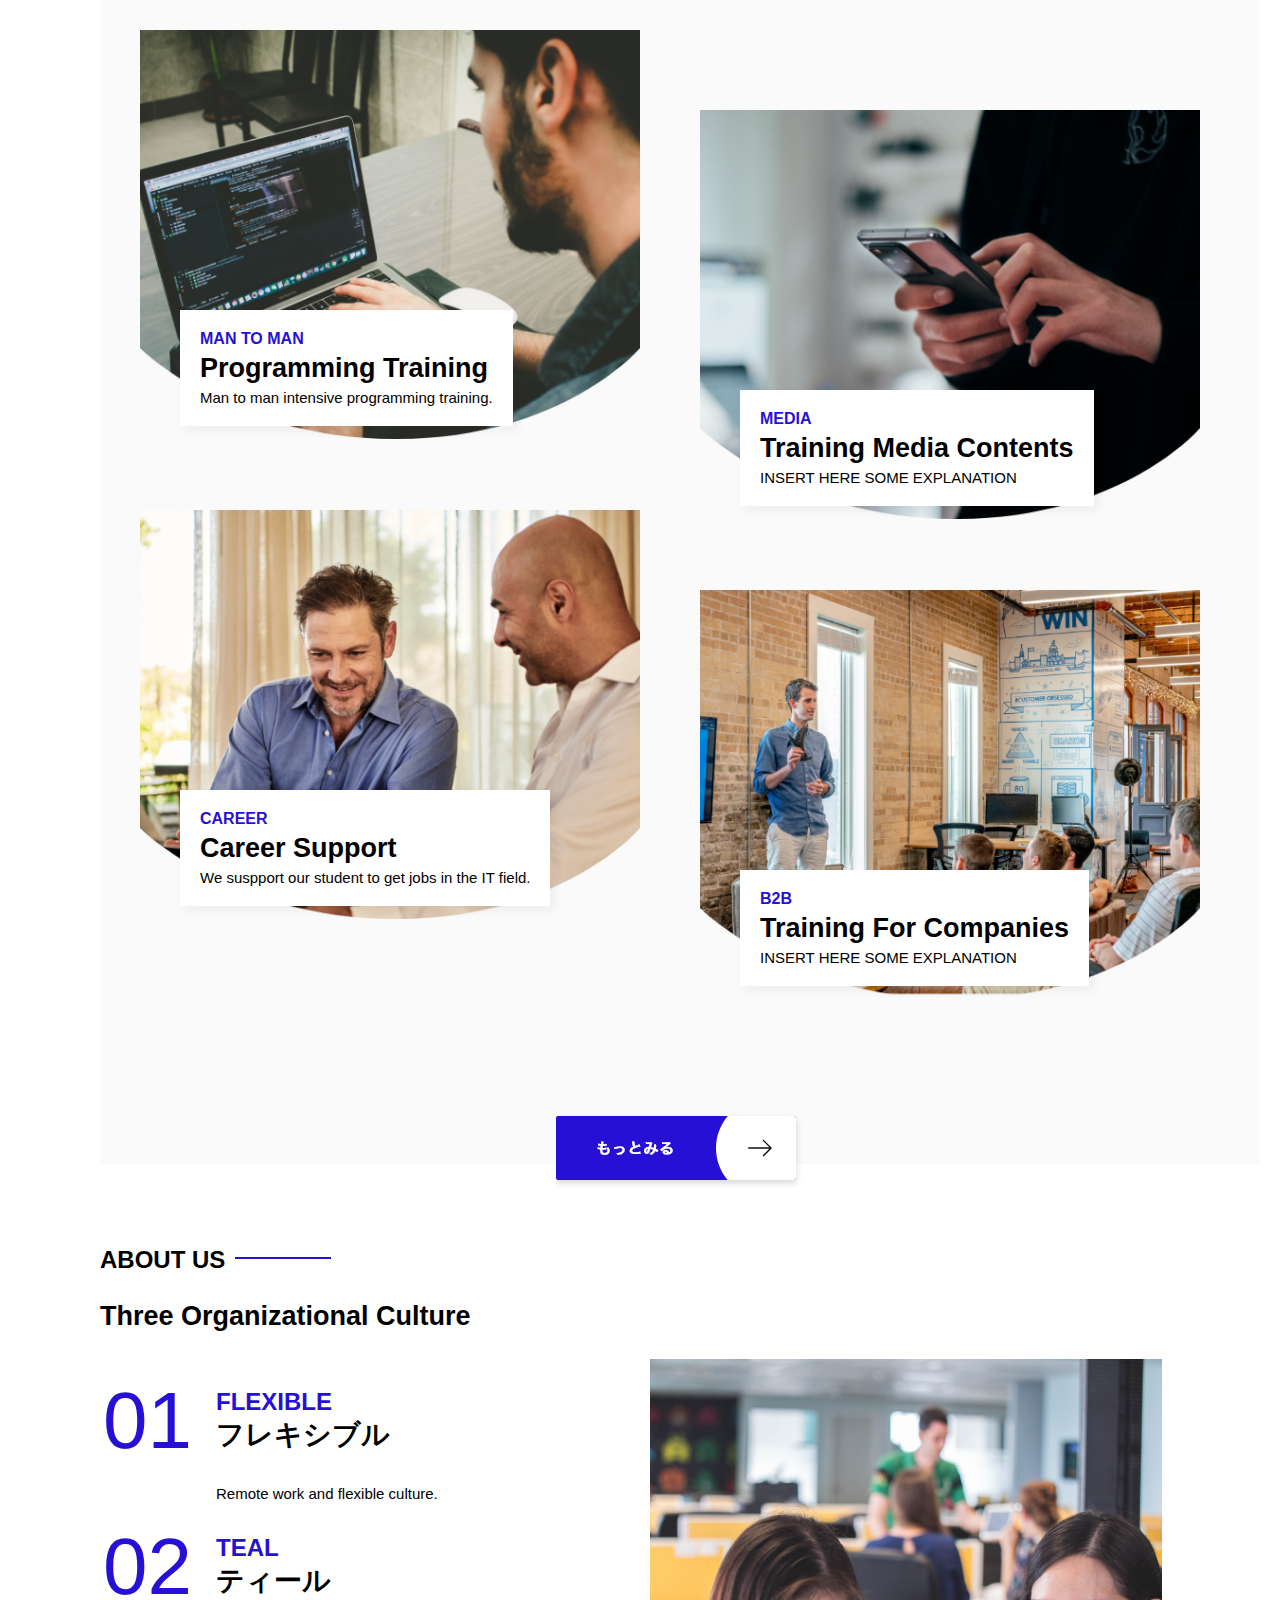
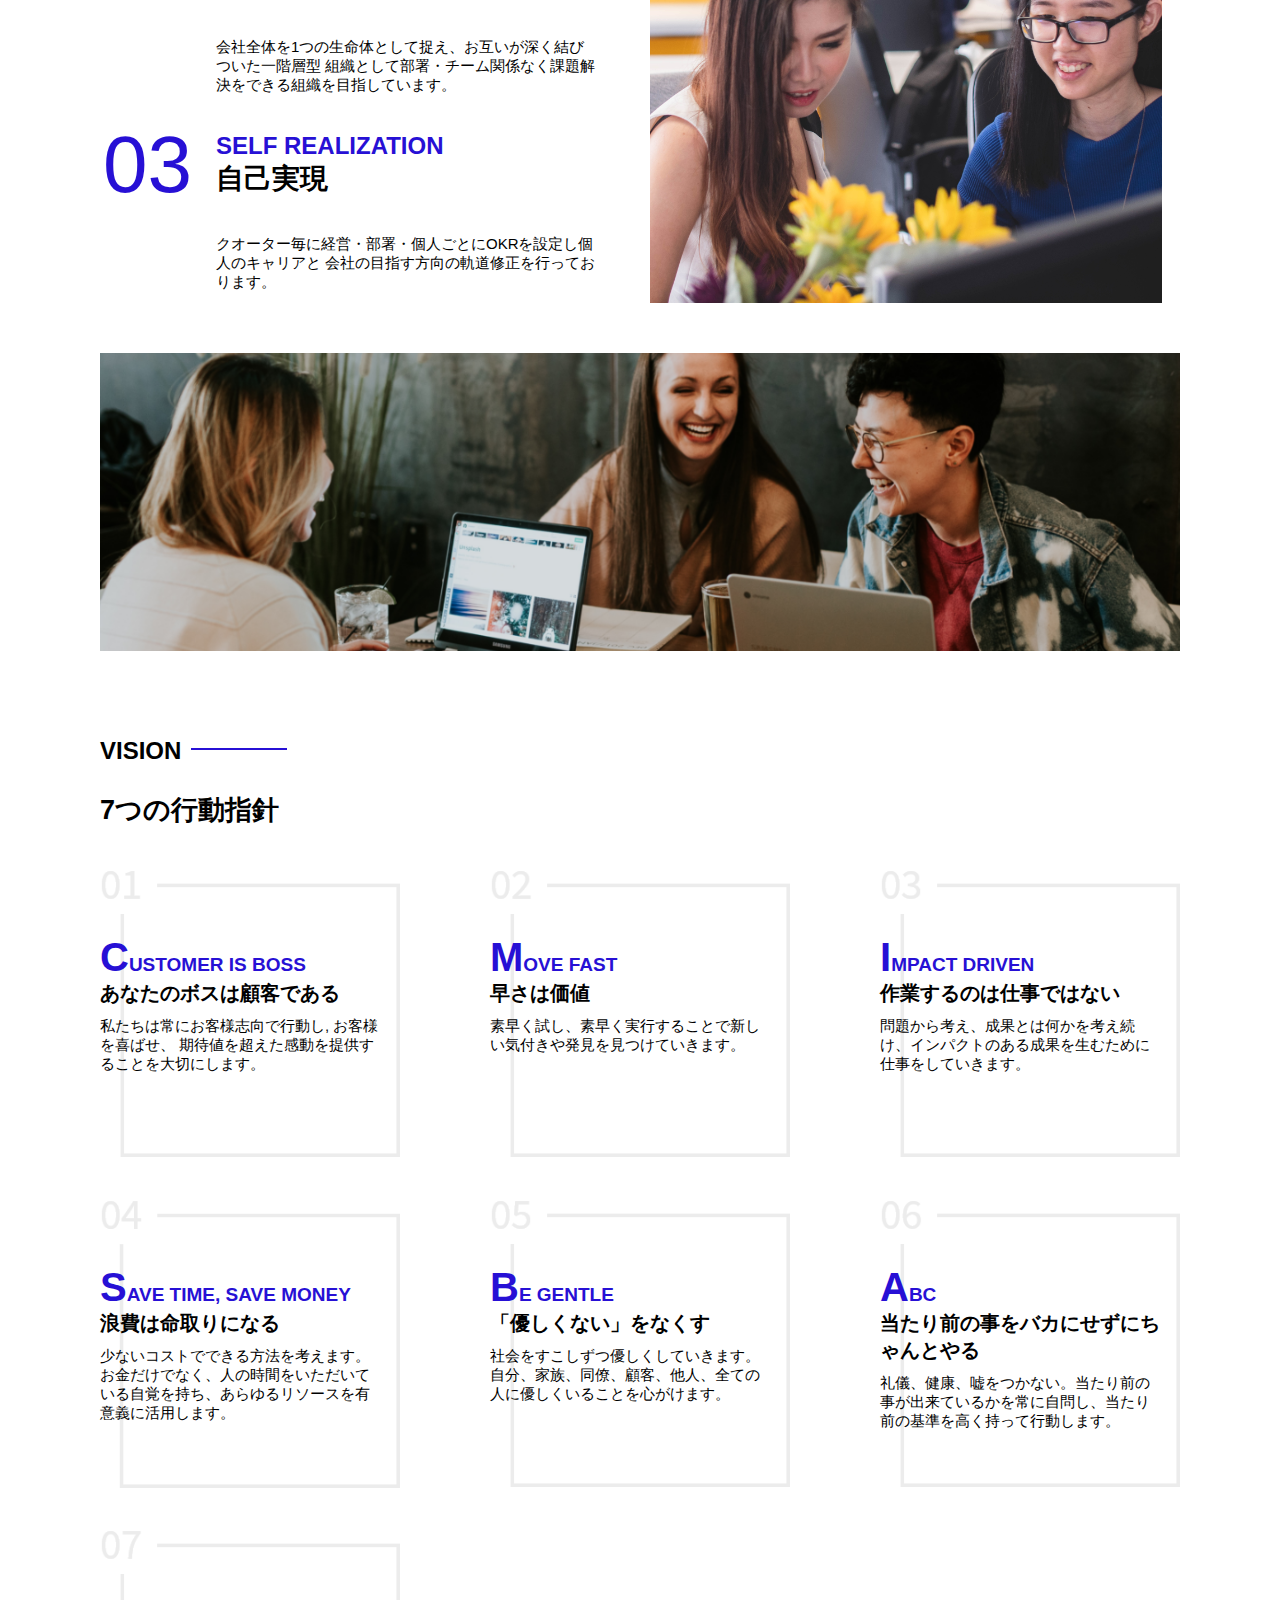
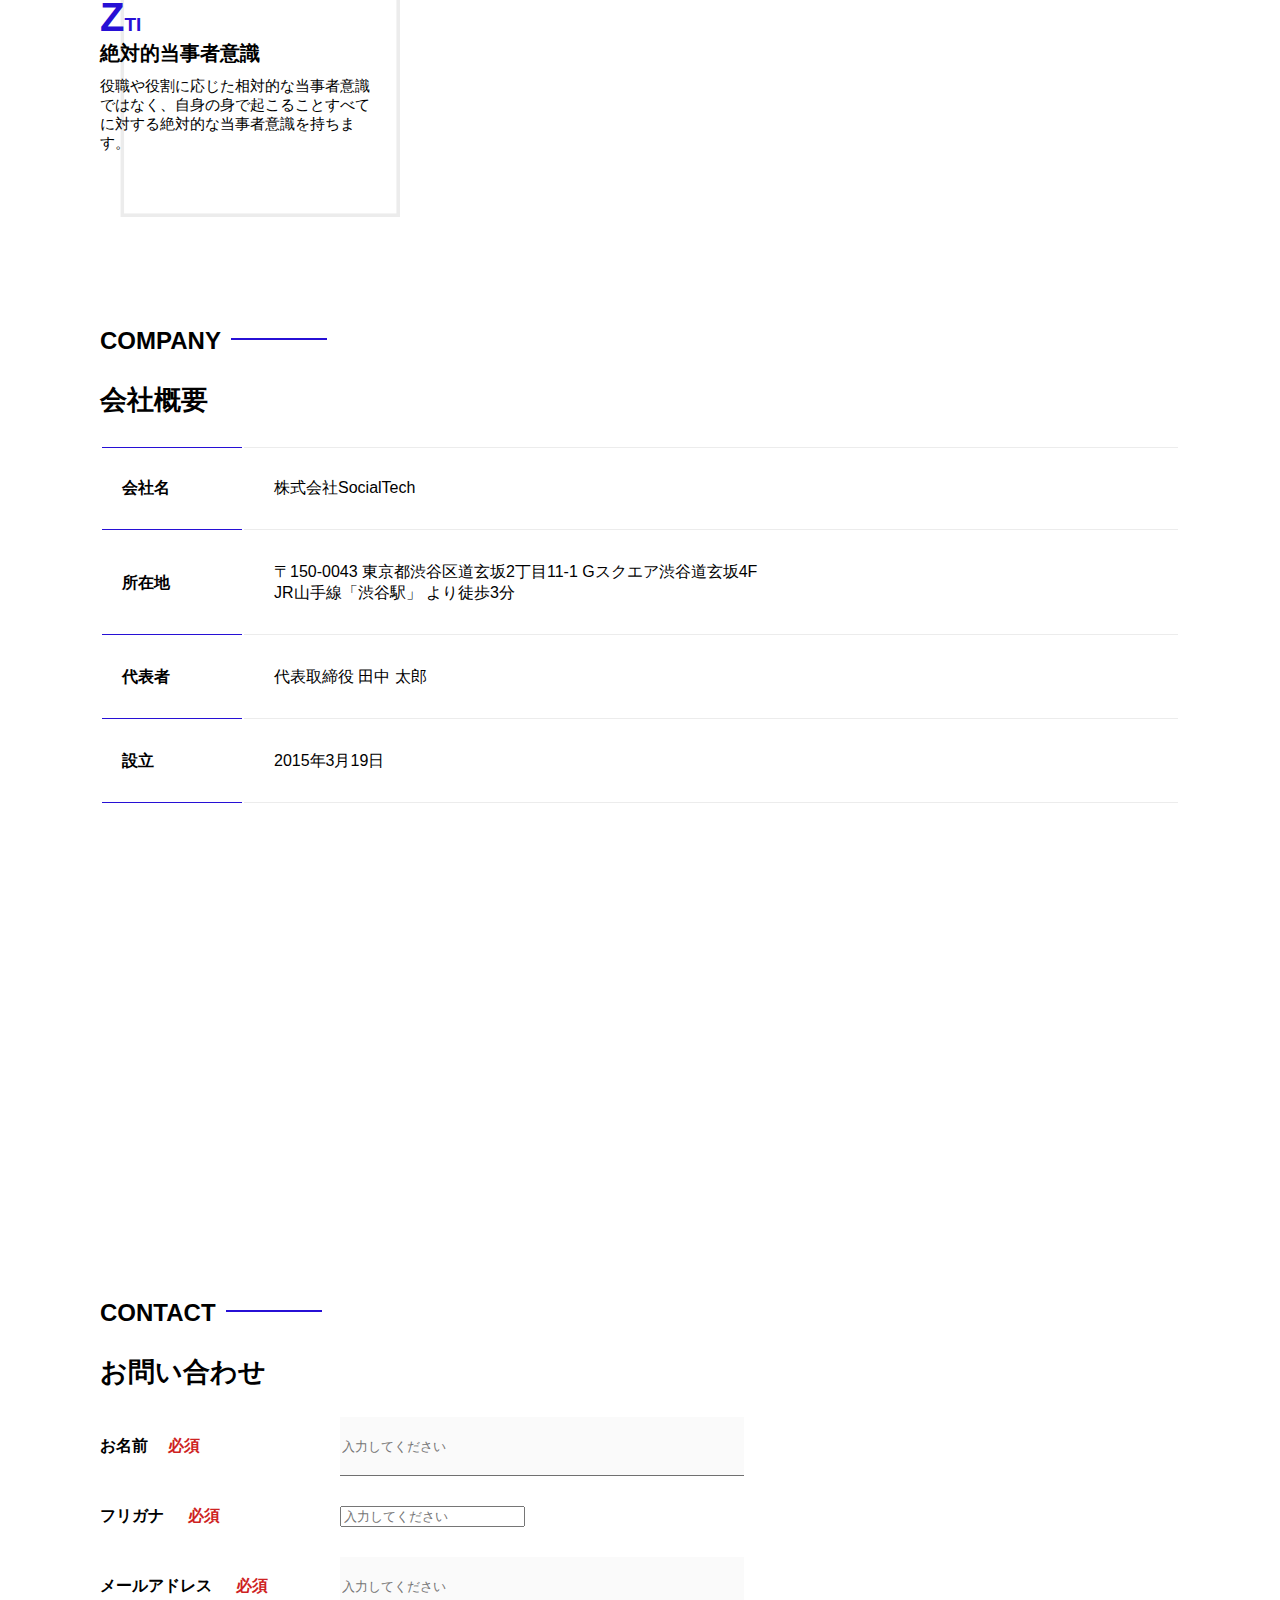
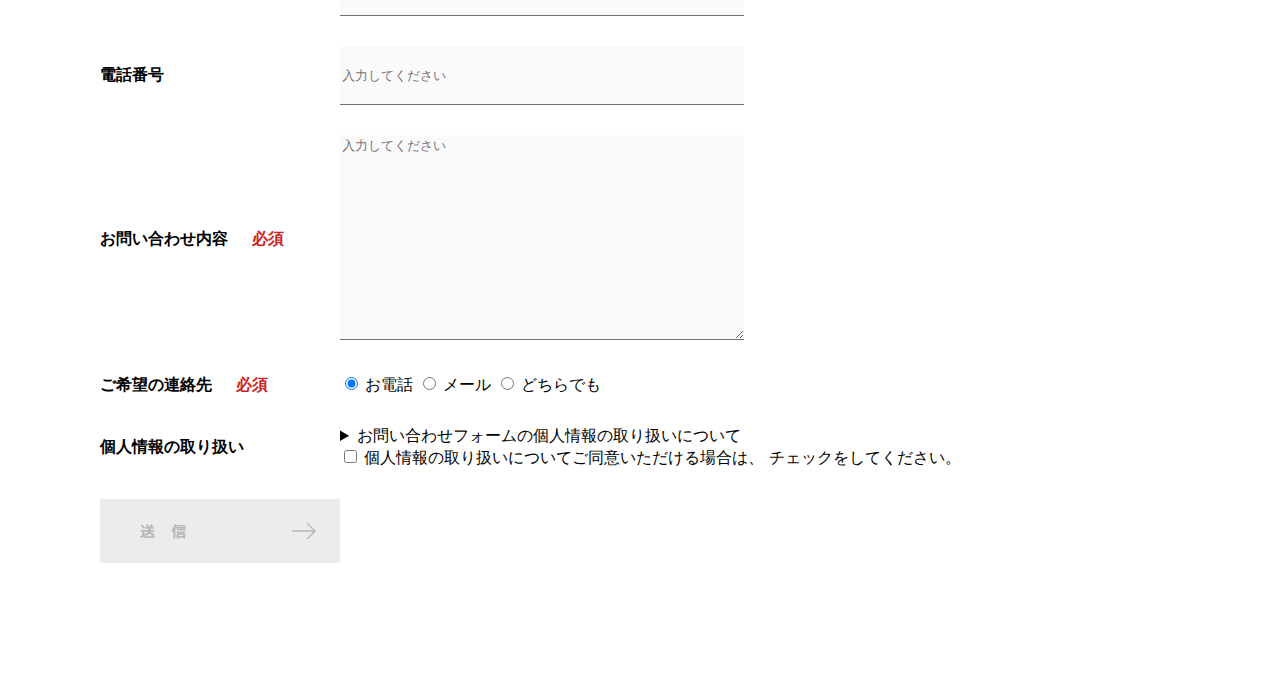
==== commit 33515e34: "add inquiry section" ====
--- a/html/index.html
+++ b/html/index.html
@@ -333,7 +333,17 @@
         <section id="contact">
           <h2 class="index-h2">CONTACT</h2>
           <h3>お問い合わせ</h3>
-          <form>
+          <!--https://www.staticforms.xyz/-->
+          <form action="https://api.staticforms.xyz/submit" method="post">
+            <input type="text" name="honeypot" style="display:none">
+            <!-- STATIC FORMSのアクセスキー -->
+            <input type="hidden" name="accessKey" value="YOUR-KEY">
+            <!--メールのタイトル-->
+            <input type="hidden" name="subject" value="お問い合わせフォーム" />
+            <!--送信先のメールアドレスをvalueに設定する-->
+            <input type="hidden" name="replyTo" value="YOUR-EMAIL">
+            <!--redirectToのURLは公開後のURLへリンクする-->
+            <input type="hidden" name="redirectTo" value="">
             <div>
               <div class="contact-heading">
                 <label class="contact-label">
@@ -390,46 +400,47 @@
                  placeholder="入力してください"
                  class="contact-textbox">
               </div>
+            </div>
               <!-- contact from -->
-              <div>
-                <div class="contact-heading">
-                  <label class="contact-label">
-                    お問い合わせ内容
-                    <span class="contact-span">必須</span>
-                  </label>
-                </div>
-                <div>
-                  <textarea
-                   class="contact-textarea"
-                   placeholder="入力してください"
-                   name="message"></textarea>
-                </div>
-              </div>
-              <div>
-                <div class="contact-heading">
-                  <label class="contact-label">
-                    ご希望の連絡先
-                    <span class="contact-span">必須</span>
-                  </label>
-                </div>
-                <div>
-                  <input
-                   class="radiobutton"
-                   type="radio"
-                   value="tel"
-                   name="contact" checked>
-                   <label>お電話</label>
-                  <input
-                   class="radiobutton"
-                   type="radio"
-                   value="mail"
-                   name="contact">
-                   <label>メール</label>
-                  <input
-                   class="radiobutton"
-                   type="radio"
-                   value="both"
-                   name="contact">
+            <div>
+              <div class="contact-heading">
+                <label class="contact-label">
+                  お問い合わせ内容
+                  <span class="contact-span">必須</span>
+                </label>
+              </div>
+              <div>
+                <textarea
+                  class="contact-textarea"
+                  placeholder="入力してください"
+                  name="message"></textarea>
+              </div>
+            </div>
+            <div>
+              <div class="contact-heading">
+                <label class="contact-label">
+                  ご希望の連絡先
+                  <span class="contact-span">必須</span>
+                </label>
+              </div>
+              <div>
+                <input
+                  class="radiobutton"
+                  type="radio"
+                  value="tel"
+                  name="contact" checked>
+                <label>お電話</label>
+                <input
+                  class="radiobutton"
+                  type="radio"
+                  value="mail"
+                  name="contact">
+                  <label>メール</label>
+                <input
+                  class="radiobutton"
+                  type="radio"
+                  value="both"
+                  name="contact">
                    <label>どちらでも</label>
                 </div>
               </div>
@@ -445,8 +456,8 @@
                       株式会社SocialTech<br><br>
                       <span>２．個人情報保護管理者（若しくはその代理人）の氏名又は職名、所属及び連絡先
                         鈴木 一郎 コーポレート部</span><br>
-                      メールアドレス：support@socialtech.net<br>
-                      TEL：03-xxxx-xxxx<br>
+                      メールアドレス:support@socialtech.net<br>
+                      TEL:03-xxxx-xxxx<br>
                       <span>３．個人情報の利用目的</span><br>
                       ・本サービス及び本サービスに関連する情報の提供又はそれらに関する連絡のため<br>
                       ・ユーザーの本人確認のため<br>
--- a/css/style.css
+++ b/css/style.css
@@ -389,5 +389,68 @@
  margin-top: 40px;
 }
 
-
-
+/* FORM */
+#contact {
+  margin: 80px auto 80px auto;
+}
+
+#contact > form > div {
+  display: flex;
+  /* Left to right */
+  flex-direction: row;
+  /* wrap when the space is not sufficient*/
+  flex-wrap: wrap;
+  padding-bottom: 30px;
+}
+
+.contact-heading {
+  width: 240px;
+  /* align heading to center */
+  align-self: center;
+}
+
+.contact-label {
+  font-weight: bold;
+}
+
+/* span */
+.contact-span {
+  color: #ce2222;
+  margin: 0 0 0 20px;
+  font-weight: bold;
+}
+
+/* Text box */
+.contact-textbox {
+  /* No border on the top */
+  border-top: 0;
+  border-left: 0;
+  border-right: 0;
+  /* Bottom line */
+  border-bottom-width: 1px;
+  border-bottom-color: #707070;
+  border-bottom-style: solid;
+  /* Box area */
+  background-color: #fafafa;
+  width: 400px;
+  height: 56px;
+}
+
+/* Inquiry area */
+.contact-textarea {
+  border-top: 0;
+  border-left: 0;
+  border-right: 0;
+  border-bottom-width: 1px;
+  border-bottom-color: #707070;
+  border-bottom-style: solid;
+  background-color: #fafafa;
+  width: 400px;
+  /* make the height longer than other box */
+  height: 200px;
+}
+
+
+
+
+
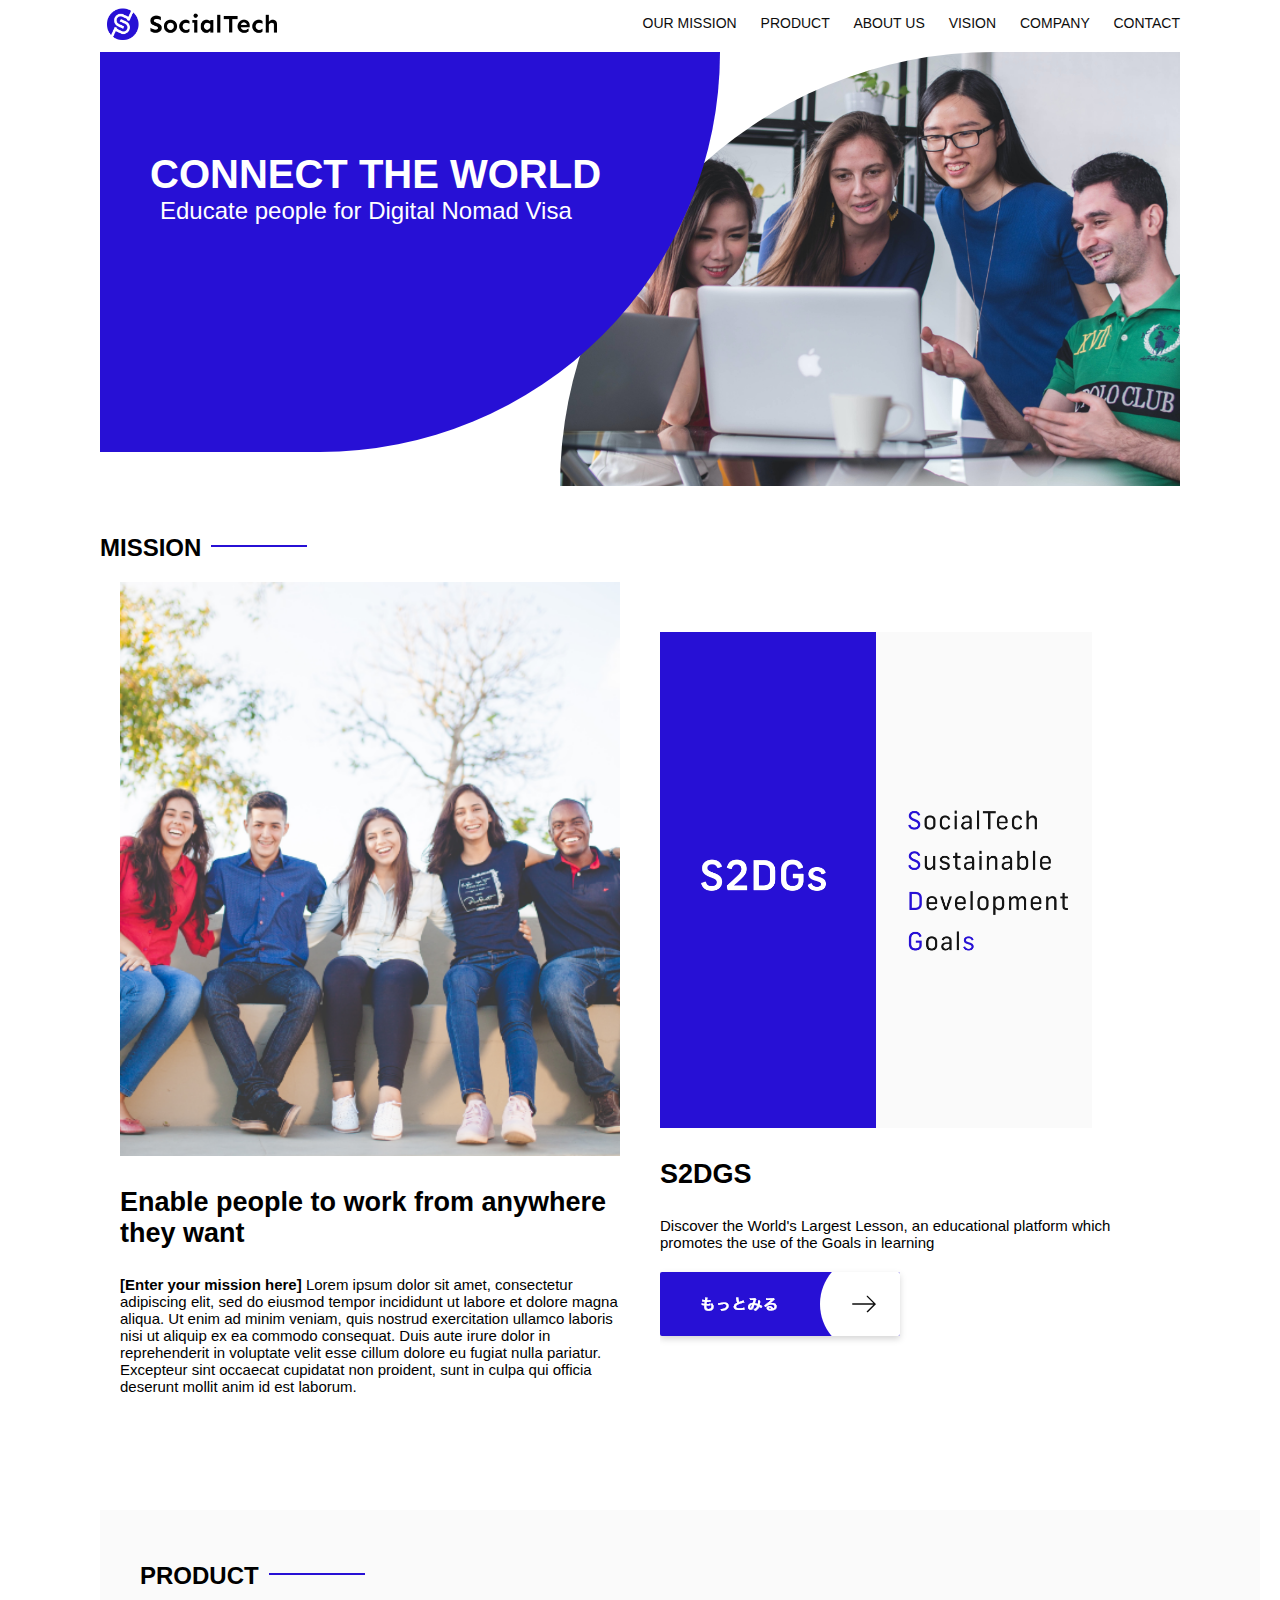
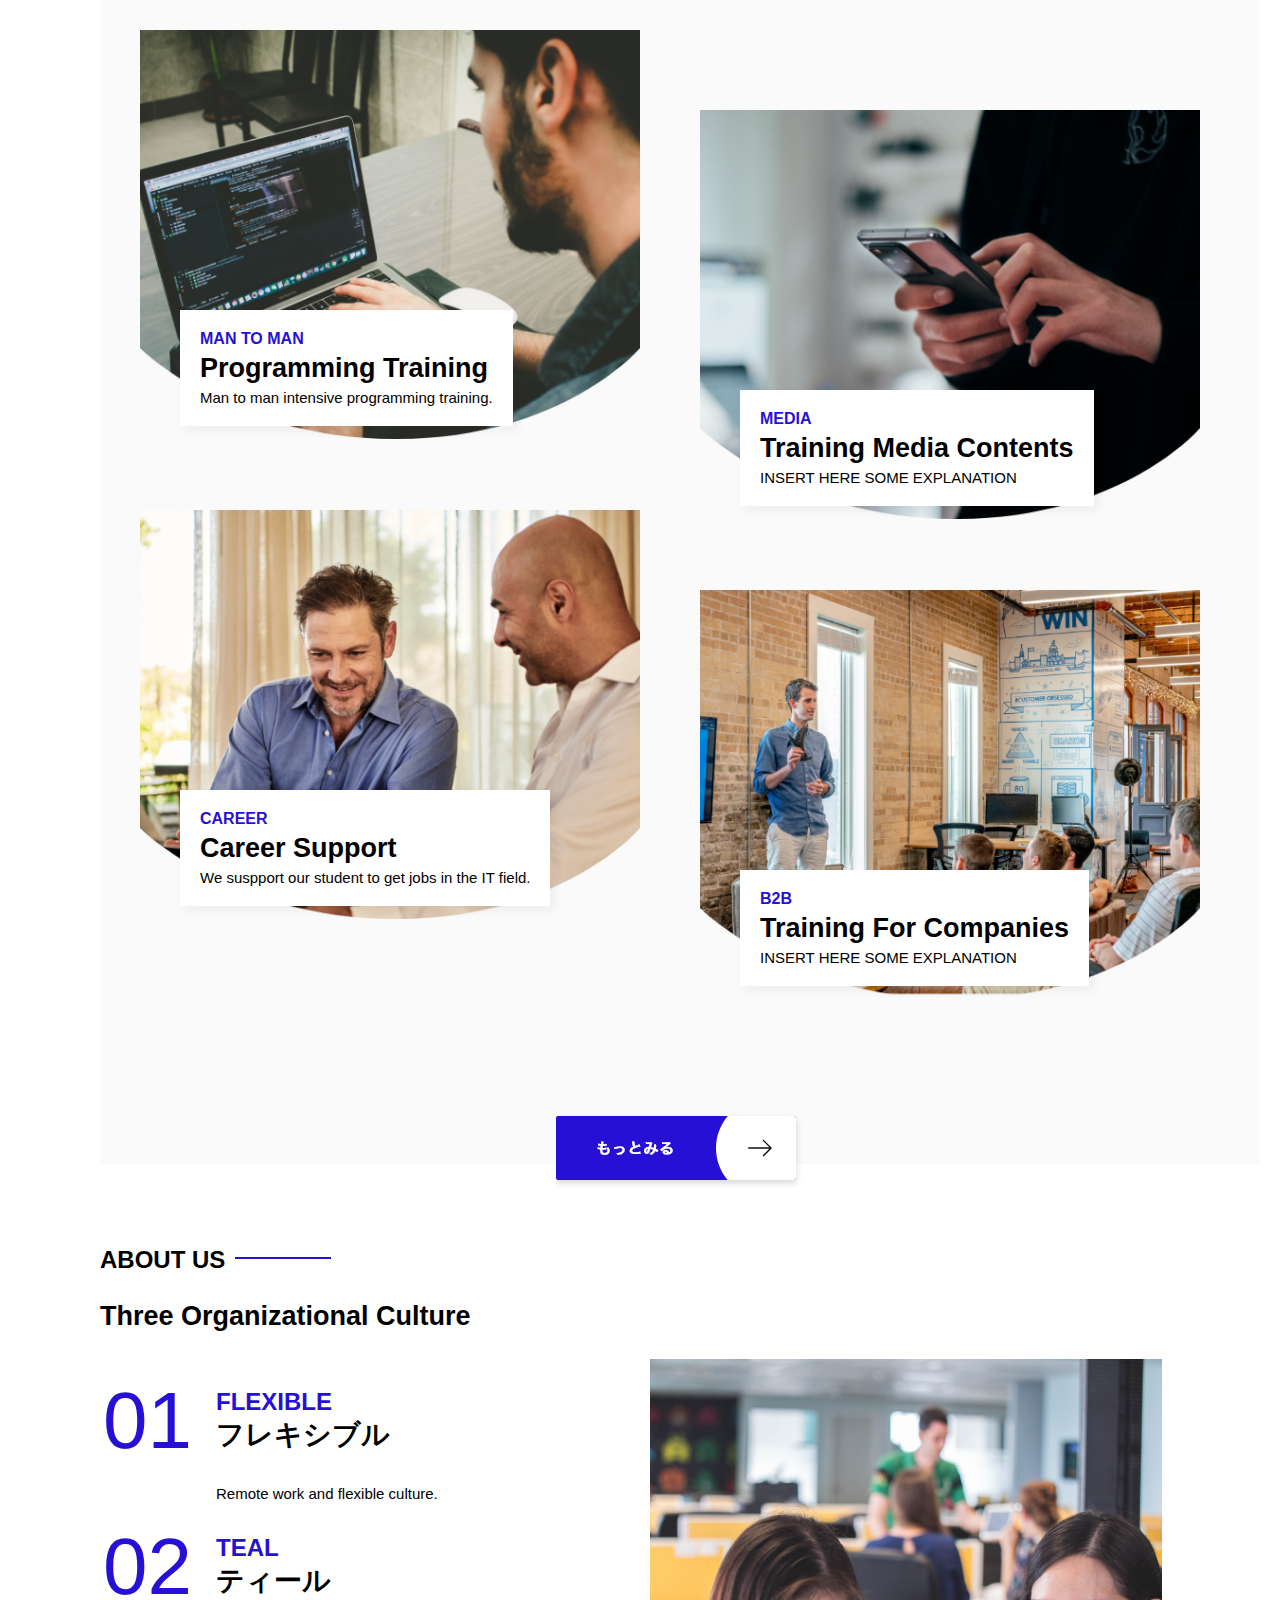
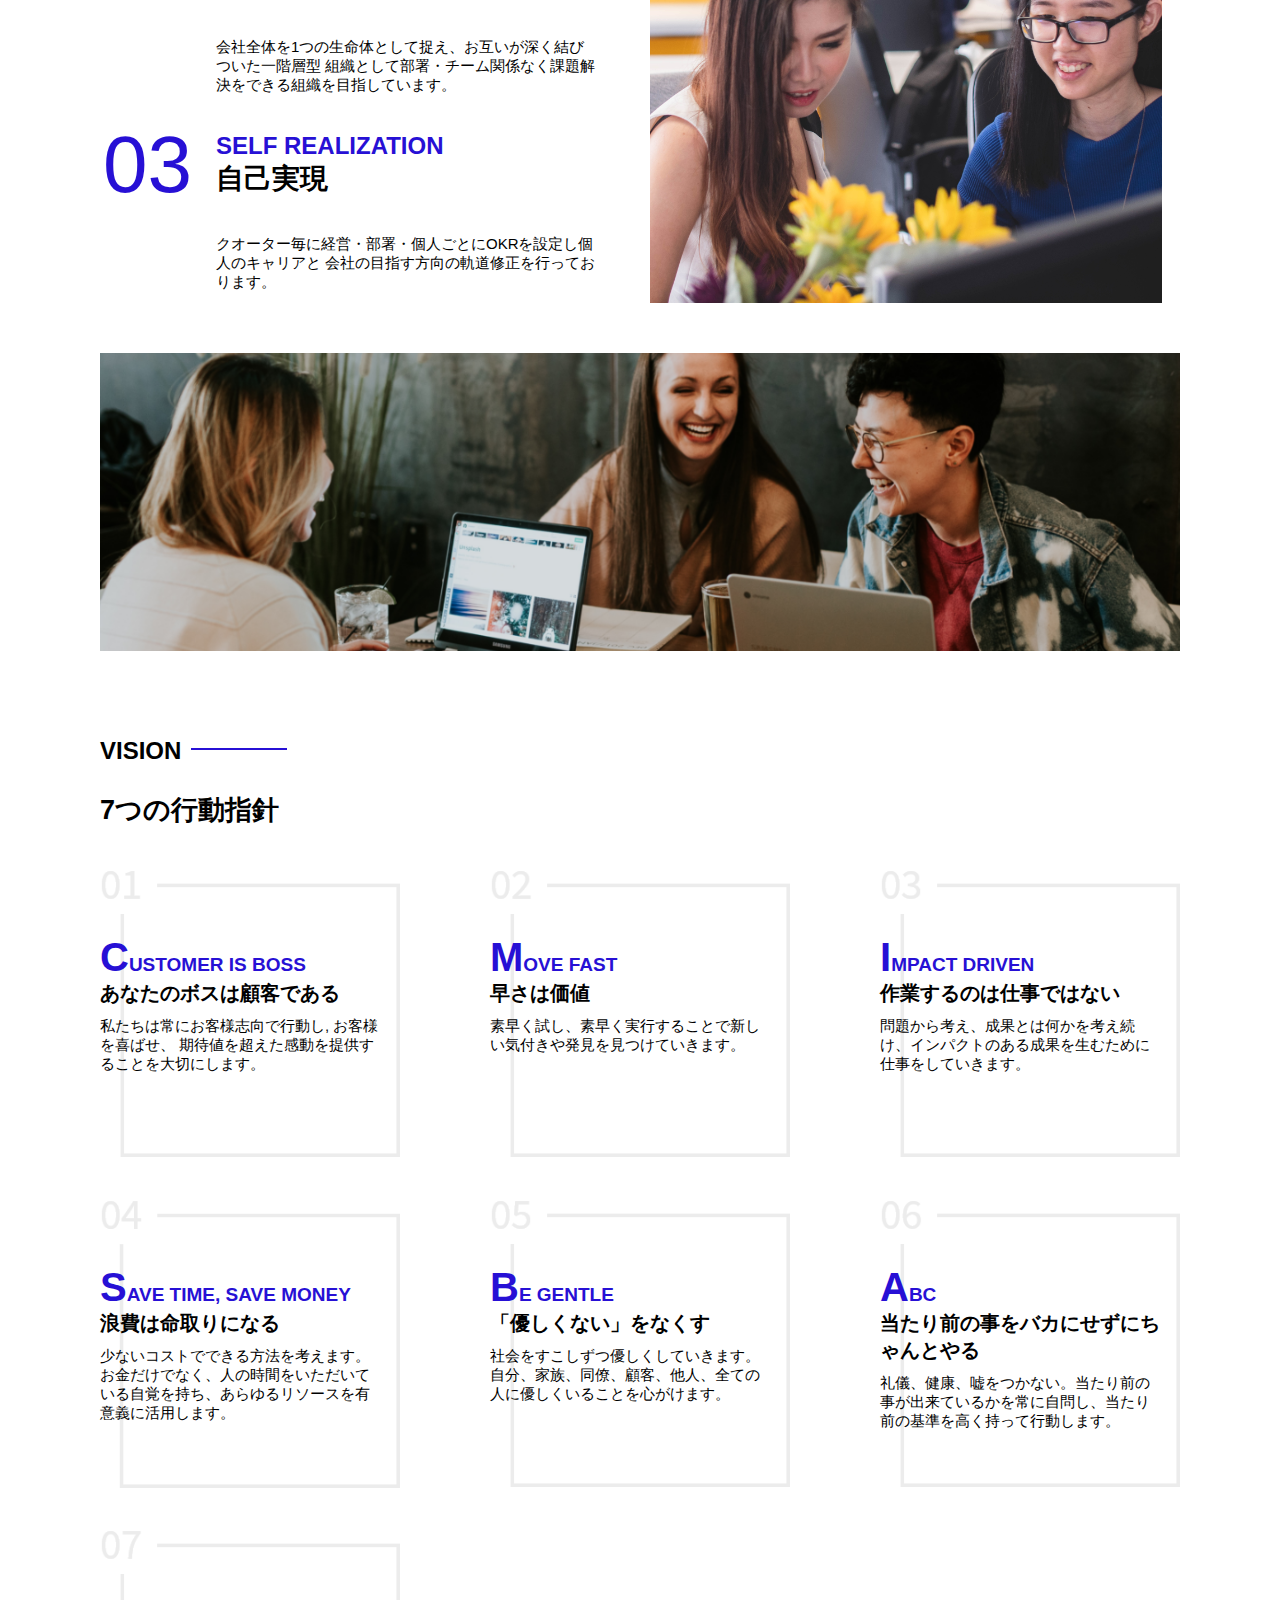
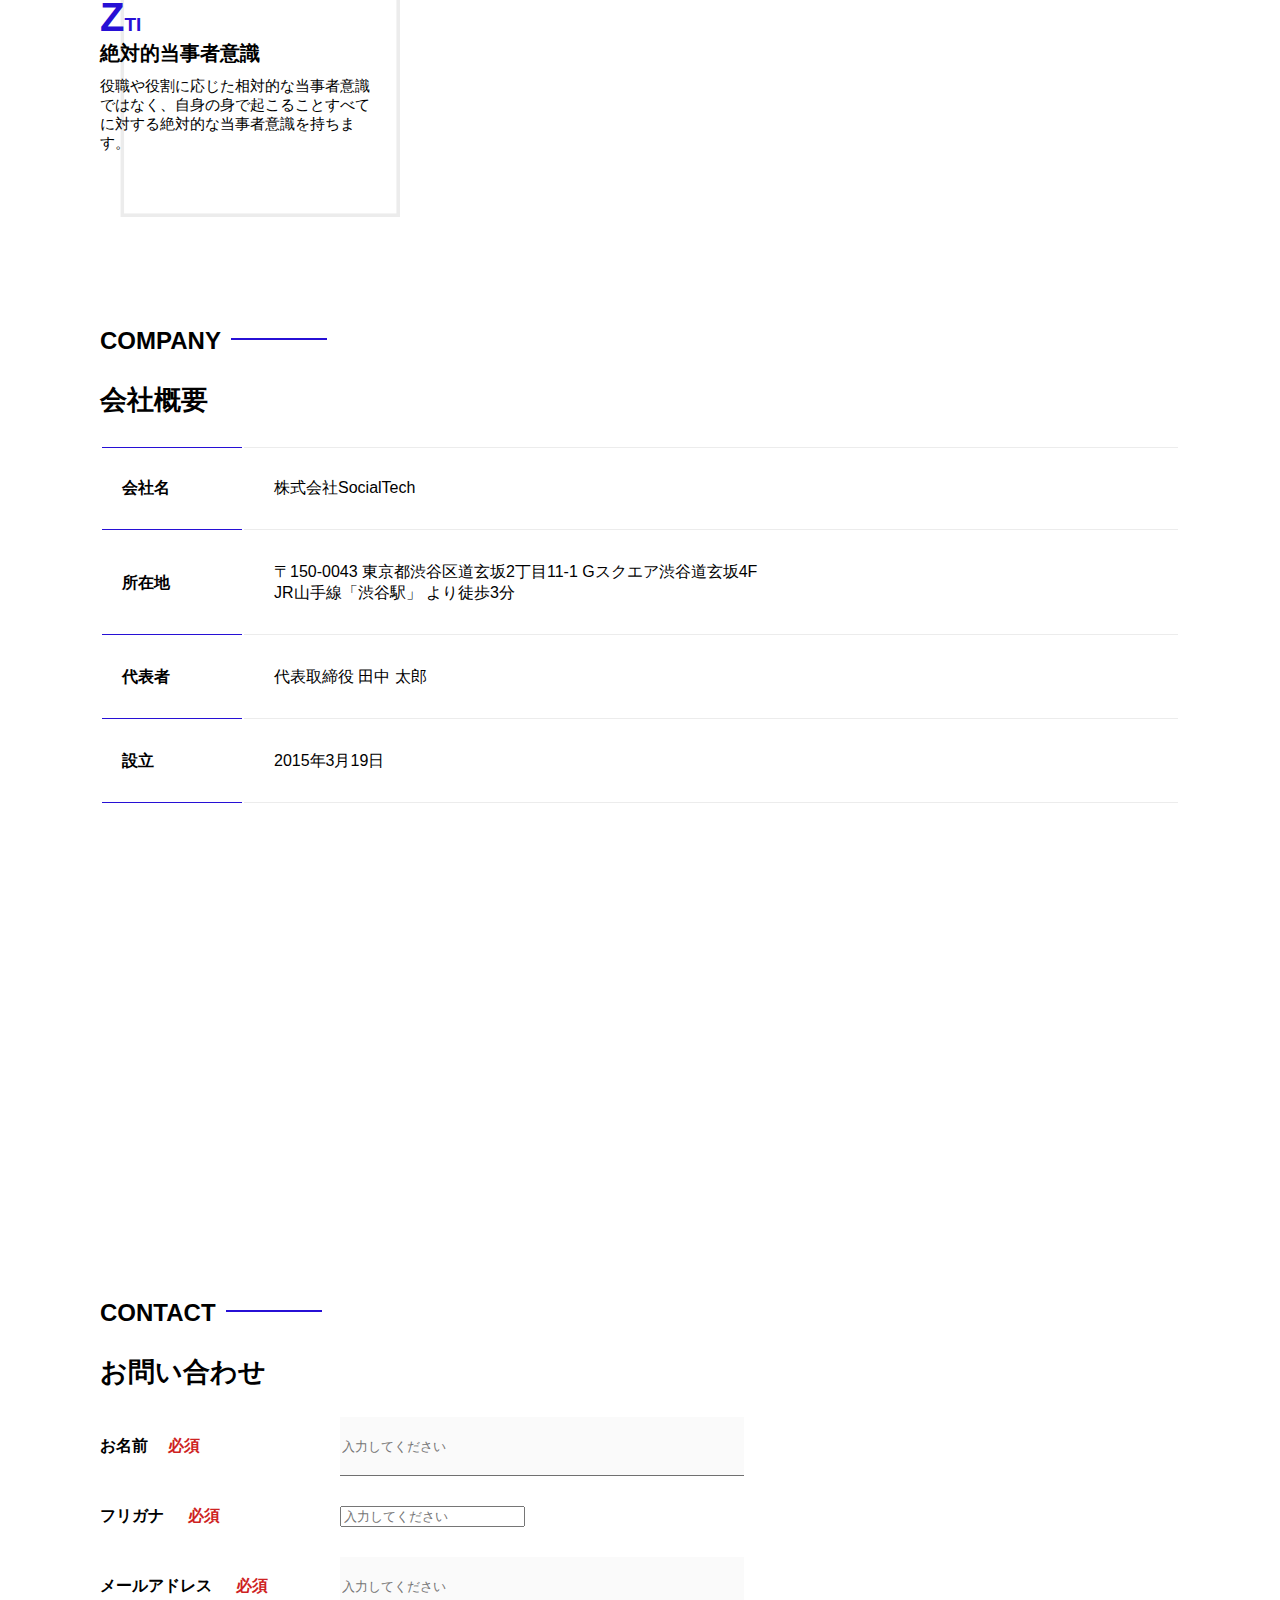
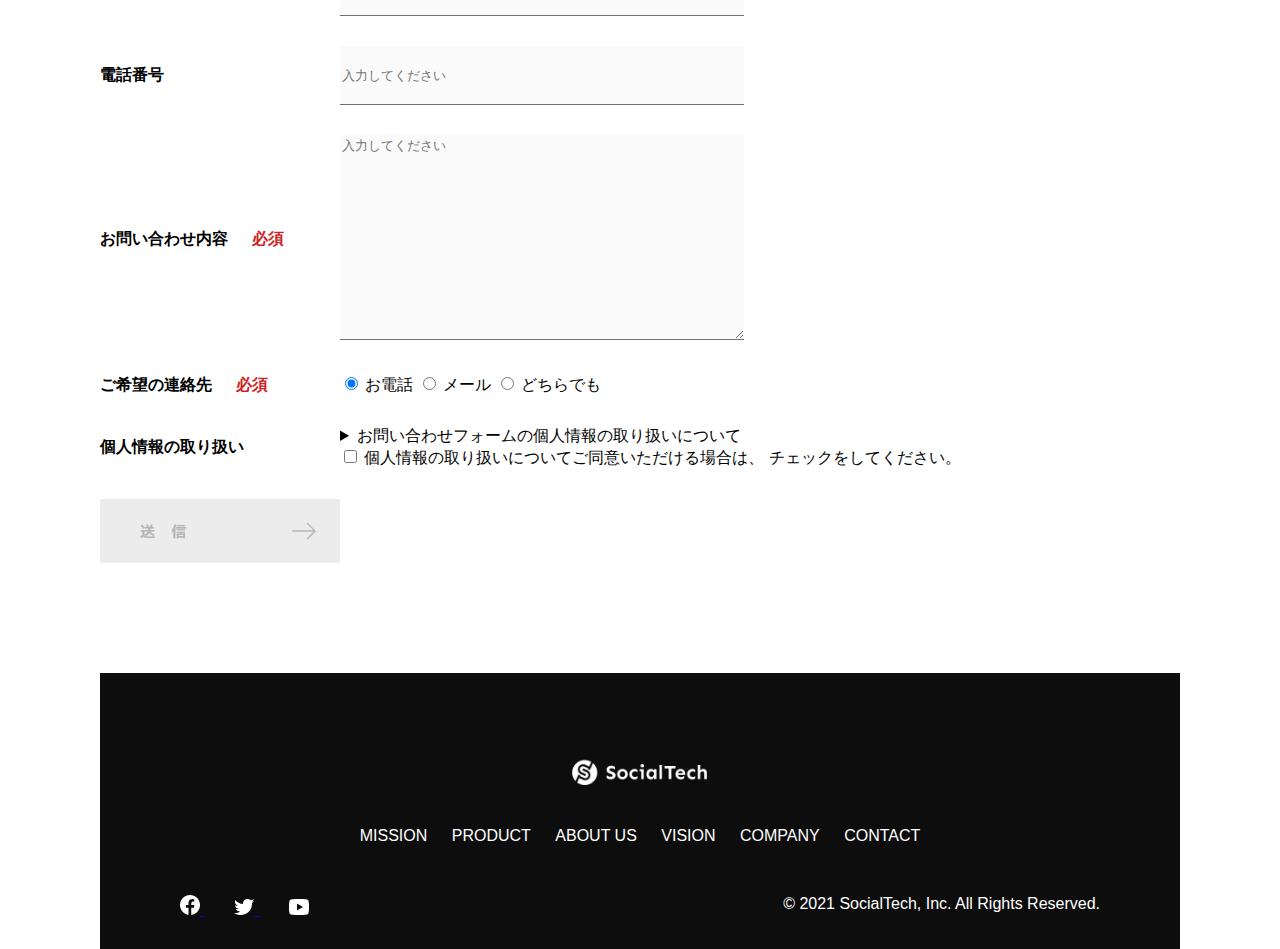
==== commit 1b964ae0: "adding footer section" ====
--- a/html/index.html
+++ b/html/index.html
@@ -497,4 +497,41 @@
       </article>
     </main>
   </body>
+  <footer>
+    <div id="footer-logo">
+      <img src="../images/logo-sp.png" alt="SocialTech">
+    </div>
+    <div id="footer-link">
+      <a href="mission.html">MISSION</a>
+      <a href="product.html">PRODUCT</a>
+      <a href="index.html#aboutus">ABOUT US</a>
+      <a href="index.html#vision">VISION</a>
+      <a href="index.html#company">COMPANY</a>
+      <a href="index.html#contact">CONTACT</a>
+    </div>
+    <div id="sns-footer">
+      <a href="https://www.facebook.com/sejuku2013">
+        <img src="../images/button-facebook.png"
+          alt="Facebookのリンク">
+      </a>
+      <a href="https://twitter.com/samuraijuku">
+        <img src="../images/button-twitter.png"
+         alt="Twitterのリンク">
+      </a>
+      <a href="https://www.youtube.com/channel/UCCFOQO5aDK0xXam4cUQXT8g">
+        <img src="../images/button-youtube.png" 
+        alt="YouTubeのリンク">
+      </a>
+      <span id="copyright">
+        &copy; 2021 SocialTech, Inc. All Rights Reserved.
+      </span>
+    </div>
+ </footer>
+</main>
+</body>
+
+</html>
+
+    </div>
+  </footer>
 </html>--- a/css/style.css
+++ b/css/style.css
@@ -449,8 +449,64 @@
   /* make the height longer than other box */
   height: 200px;
 }
-
-
-
-
-
+/* footer */
+footer {
+  background-color: #0d0d0d;
+  text-align: center;
+  /* Making background larger*/
+  padding: 80px 80px 30px 80px;
+}
+
+#footer-logo {
+  /* Adding space below */
+  margin-bottom: 30px;
+}
+/* Making space below links */
+#footer-link {
+  margin-bottom: 50px;
+}
+#footer-link > a {
+  /* Removing the underline for links */
+  text-decoration: none;
+  /* Adding spaces between each links */
+  margin: 10px;
+}
+/* Changing the link color to white */
+#footer-link > a:link {
+  color: #ffffff;
+}
+/* Keep the color always white */
+/* For visited links */
+#footer-link > a:visited {
+  color: #ffffff;
+}
+/* For hovering */
+#footer-link > a:hover {
+  color: #ffffff;
+  /* Showing underline for hovered links */
+  text-decoration: underline;
+}
+/* For active links */
+#footer-link > a:active {
+  color: #ffffff;
+}
+/* For social media */
+#sns-footer {
+  /* Making the div wider and align elements to be the left */
+  text-align: left;
+  width: 100%;
+}
+#sns-footer > a {
+  /* Making space between each social media logo*/
+  margin-right: 30px;
+}
+/* Copy right (span element)*/
+#copyright {
+  color: #ffffff;
+  /* float declaration works only for elements and not tags */
+  float: right;
+}
+
+
+
+
